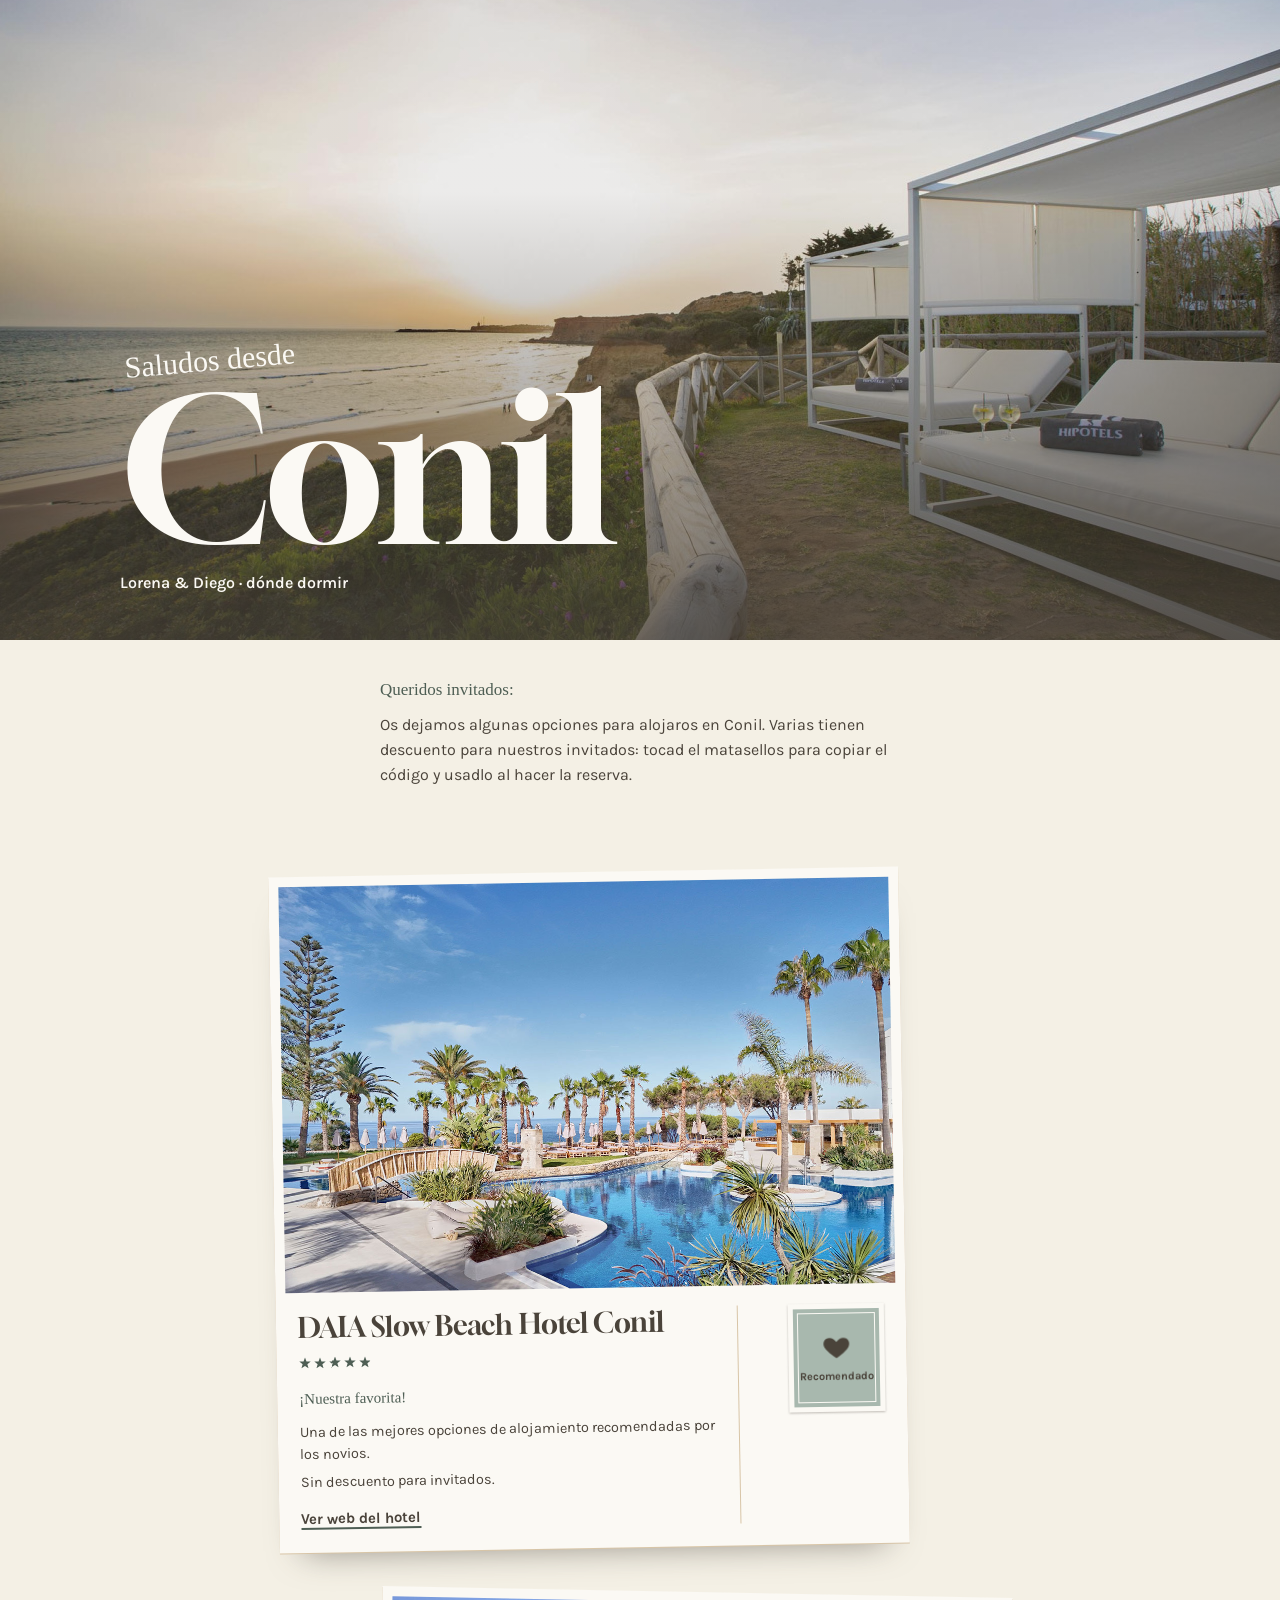
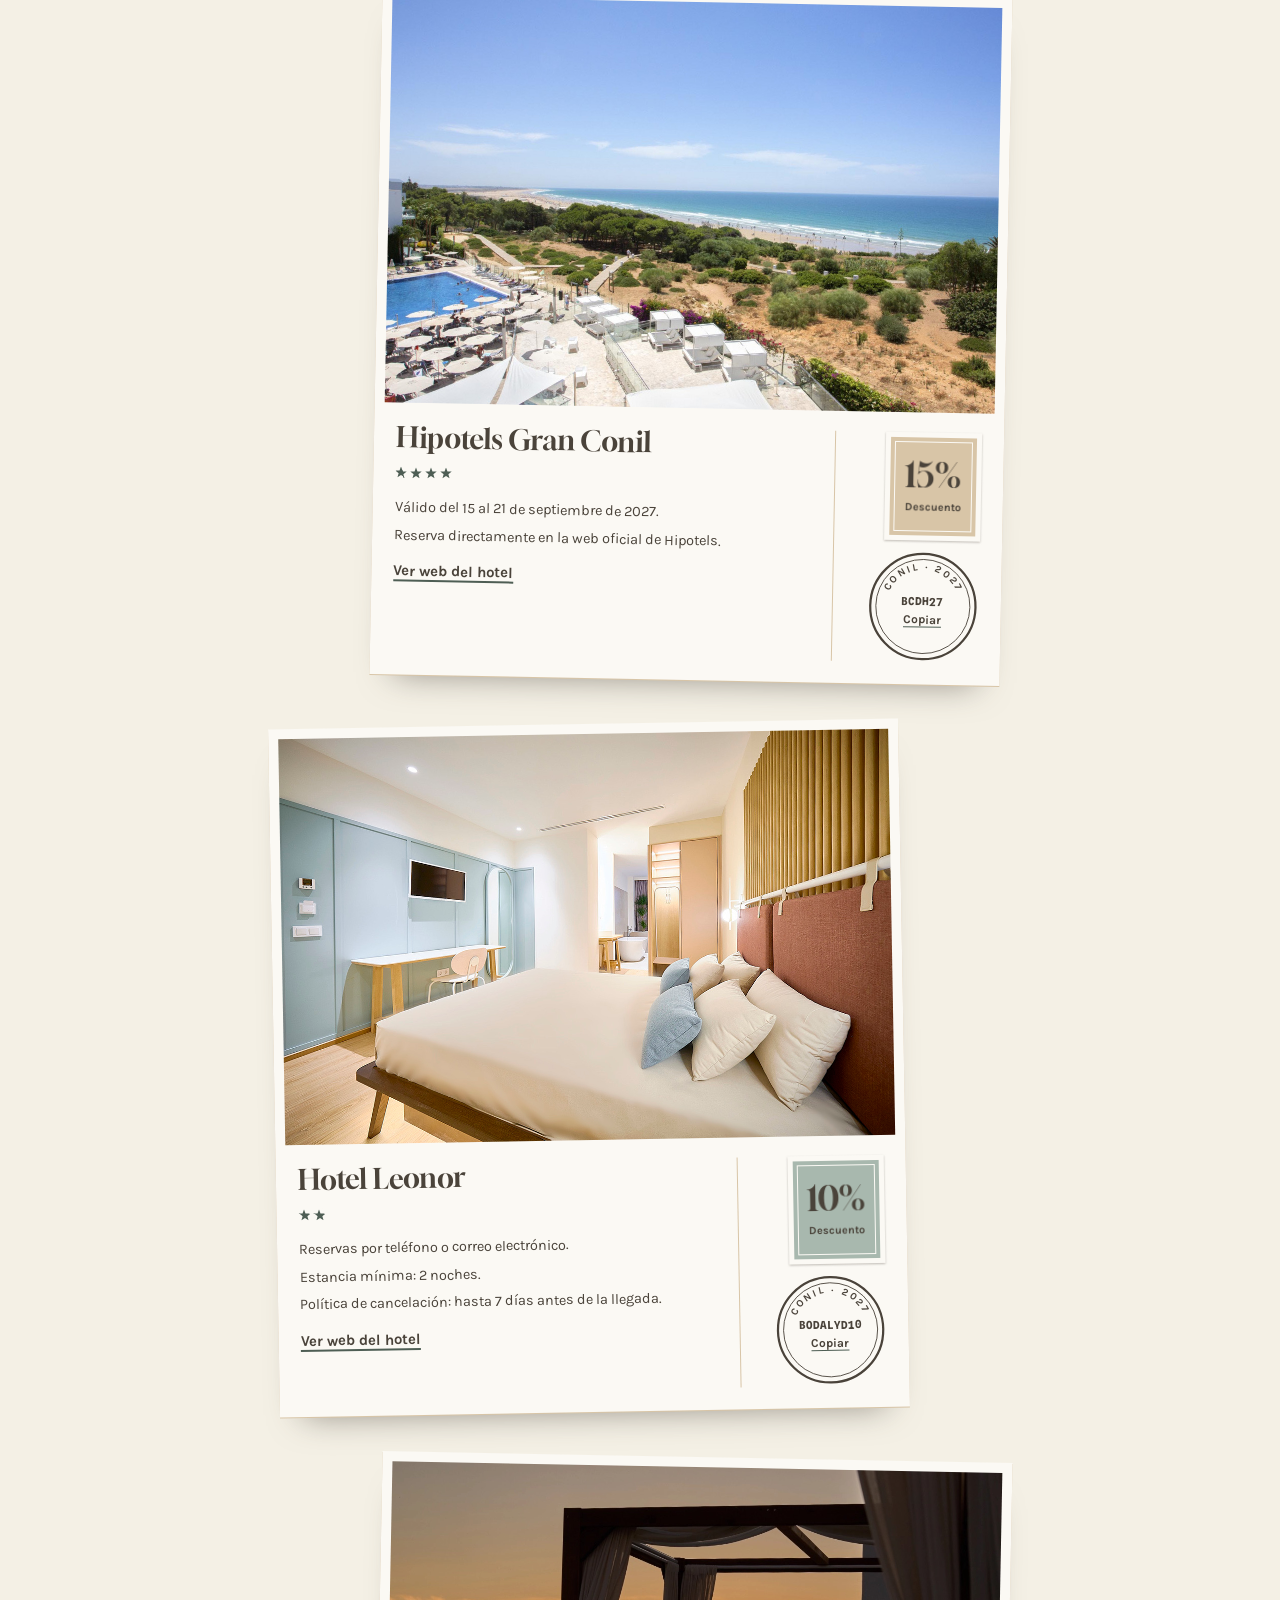
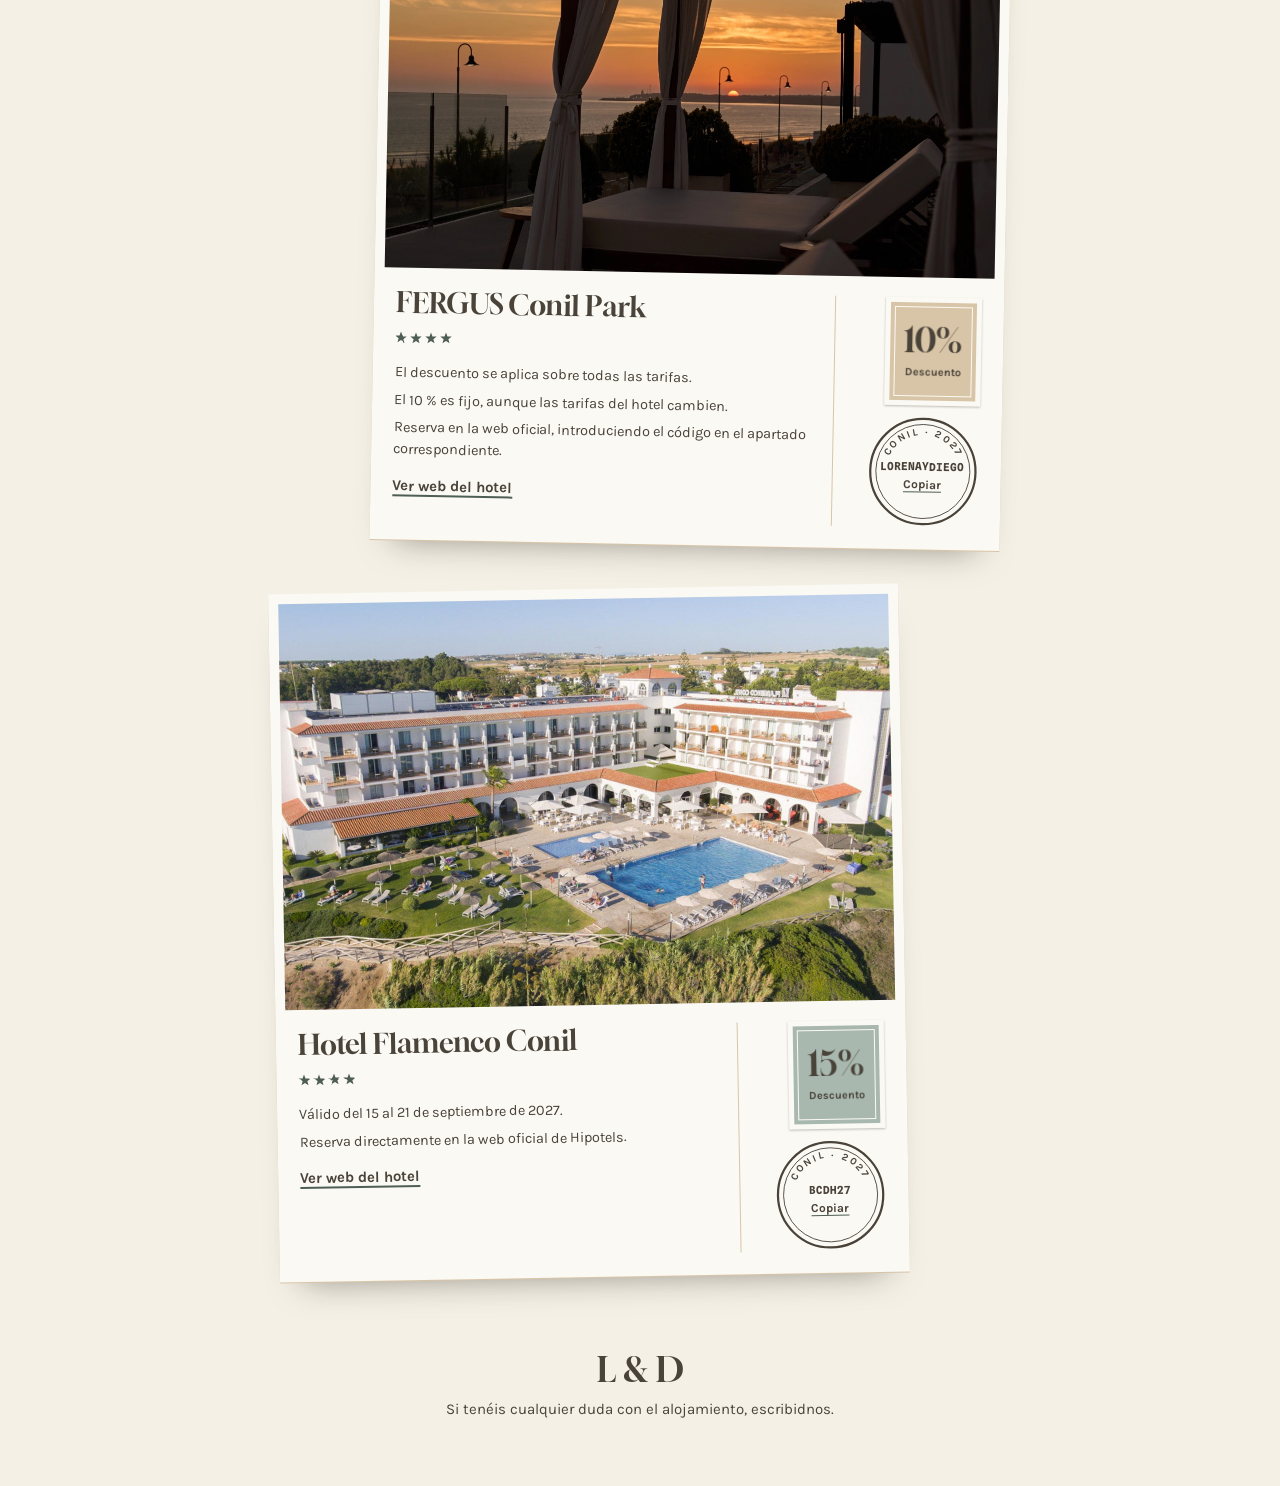
==== variante1/index.html @ b4ae8aee "feat(web): añadir tres propuestas de diseño para la página de alojamiento Tres páginas completas y t" ====
<!DOCTYPE html>
<html lang="es">
<head>
<meta charset="utf-8">
<meta name="viewport" content="width=device-width, initial-scale=1">
<title>Alojamiento — Boda de Lorena y Diego</title>
<meta name="description" content="Dónde alojarse en Conil para la boda de Lorena y Diego: hoteles recomendados y códigos de descuento para invitados.">
<!-- Propuesta de diseño temporal (variante 1 · Postales): no indexar -->
<meta name="robots" content="noindex">
<meta name="theme-color" content="#F4F0E5">
<link rel="preconnect" href="https://fonts.googleapis.com">
<link rel="preconnect" href="https://fonts.gstatic.com" crossorigin>
<link href="https://fonts.googleapis.com/css2?family=Gloock&family=Homemade+Apple&family=Karla:wght@400;500;600;700&family=Spline+Sans+Mono:wght@700&display=swap" rel="stylesheet">
<style>
/* Paleta de la boda (facilitada por los novios) y derivados con contraste suficiente */
:root {
  color-scheme: light;
  --salvia: #A8B8AE;
  --arena: #D8C5A7;
  --crema: #F4F0E5;
  --topo: #61594E;
  --topo-oscuro: #4A433A;
  --salvia-oscuro: #4E5E54;
  --papel: #FBF9F4;
  --sans: 'Karla', system-ui, -apple-system, sans-serif;
  --ease-out: cubic-bezier(.16, 1, .3, 1);
}
*, *::before, *::after { box-sizing: border-box; }
html { -webkit-text-size-adjust: 100%; }
body {
  margin: 0; background: var(--crema); color: var(--topo-oscuro);
  font-family: var(--sans); font-size: 16px; line-height: 1.55;
  font-variant-numeric: lining-nums; -webkit-font-smoothing: antialiased;
}
::selection { background: var(--arena); color: var(--topo-oscuro); }
img { display: block; max-width: 100%; }
a { color: var(--topo-oscuro); text-decoration-color: var(--salvia-oscuro); text-decoration-thickness: 1.5px; text-underline-offset: 4px; }
button { font: inherit; cursor: pointer; }
:focus-visible { outline: 2px solid var(--salvia-oscuro); outline-offset: 3px; }
.sr { position: absolute; width: 1px; height: 1px; overflow: hidden; clip-path: inset(50%); white-space: nowrap; }

/* Estrellas dibujadas (una forma propia repetida), no el carácter de teclado */
.stars {
  display: inline-block; height: 12px; width: calc(var(--n, 5) * 15px - 3px); color: var(--salvia-oscuro); background: currentColor;
  -webkit-mask: url("data:image/svg+xml,%3Csvg xmlns='http://www.w3.org/2000/svg' viewBox='0 0 15 12'%3E%3Cpath d='M6 .4L7.47 4.38 11.71 4.55 8.38 7.17 9.53 11.25 6 8.9 2.47 11.25 3.62 7.17.29 4.55 4.53 4.38Z'/%3E%3C/svg%3E") 0 0 / 15px 12px repeat-x;
          mask: url("data:image/svg+xml,%3Csvg xmlns='http://www.w3.org/2000/svg' viewBox='0 0 15 12'%3E%3Cpath d='M6 .4L7.47 4.38 11.71 4.55 8.38 7.17 9.53 11.25 6 8.9 2.47 11.25 3.62 7.17.29 4.55 4.53 4.38Z'/%3E%3C/svg%3E") 0 0 / 15px 12px repeat-x;
}

/* ---------- Portada: el anverso de la postal ---------- */
/* Fondo oscuro por si la foto no carga: el texto claro sigue leyéndose */
.hero { position: relative; height: min(78svh, 640px); min-height: 440px; background: var(--topo-oscuro); color: var(--papel); overflow: hidden; }
.hero img { width: 100%; height: 100%; object-fit: cover; object-position: 30% 50%; }
.hero::after { content: ""; position: absolute; inset: 0; background: linear-gradient(180deg, rgba(74,67,58,.1) 30%, rgba(74,67,58,.78)); }
.hero__text { position: absolute; z-index: 1; left: 0; right: 0; bottom: 0; max-width: 1080px; margin: 0 auto; padding: 0 20px 28px; }
.hero h1 { margin: 0; font-weight: 400; }
.hero__script { display: block; font: 400 clamp(18px, 4.6vw, 30px)/1 'Homemade Apple', cursive; transform: rotate(-5deg); transform-origin: left bottom; margin: 0 0 -2px 6px; }
.hero__place { display: block; font: 400 clamp(80px, 24vw, 200px)/.88 'Gloock', Georgia, serif; letter-spacing: -.015em; }
.hero__sub { margin: 14px 0 0; font-size: 16px; font-weight: 600; }

/* ---------- Carta de bienvenida ---------- */
.letter { max-width: 560px; margin: 0 auto; padding: 36px 20px 8px; font-size: 16px; }
.letter__hello { display: block; font: 400 17px/1.6 'Homemade Apple', cursive; color: var(--salvia-oscuro); margin-bottom: 10px; }
.letter p { margin: 0; }

/* ---------- Postales ---------- */
.postales { list-style: none; margin: 0 auto; padding: 16px 14px 24px; max-width: 760px; }
.postal {
  margin-top: 30px; background: var(--papel);
  box-shadow: 0 1px 0 var(--arena), 0 22px 34px -24px rgba(74,67,58,.6);
  transform: rotate(-1deg);
}
.postal:nth-child(even) { transform: rotate(1.1deg); }
.postal__photo { padding: 10px 10px 0; }
.postal__photo img { width: 100%; aspect-ratio: 3 / 2; object-fit: cover; }
.postal__back { display: grid; grid-template-columns: 1fr 1px 112px; gap: 12px; padding: 16px 14px 18px; }
.postal__rule { background: var(--arena); }
.postal__name { font: 400 24px/1.1 'Gloock', Georgia, serif; margin: 0 0 8px; }
.postal__hand { font: 400 15px/1.7 'Homemade Apple', cursive; margin: 10px 0 0; color: var(--salvia-oscuro); }
.postal__facts { list-style: none; margin: 10px 0 0; padding: 0; font-size: 14.5px; line-height: 1.5; }
.postal__facts li + li { margin-top: 6px; }
.postal__link { display: inline-block; margin-top: 14px; font-size: 15px; font-weight: 700; }
.postal__side { display: grid; align-content: start; justify-items: end; gap: 10px; }

.stamp {
  width: 96px; height: 108px; padding: 5px;
  background: radial-gradient(circle at center, transparent 3px, var(--papel) 3.4px) -4px -4px / 8px 8px, var(--papel);
  filter: drop-shadow(0 1px 1px rgba(74,67,58,.35));
}
.stamp__in {
  height: 100%; padding: 8px 4px; background: var(--arena); display: grid; place-content: center; justify-items: center; text-align: center;
  outline: 1px solid var(--papel); outline-offset: -5px; color: var(--topo-oscuro);
}
.stamp--salvia .stamp__in { background: var(--salvia); }
.stamp__num { font: 400 34px/1 'Gloock', Georgia, serif; }
.stamp__heart { width: 30px; height: 30px; fill: currentColor; }
.stamp__txt { font-size: 11px; font-weight: 700; margin-top: 6px; }

/* Matasellos: es el botón que copia el código */
.postmark { position: relative; display: grid; place-items: center; width: 112px; height: 112px; border: 0; background: none; padding: 0; color: var(--topo-oscuro); border-radius: 50%; }
.postmark svg { position: absolute; inset: 0; width: 100%; height: 100%; }
.postmark__code { position: relative; display: grid; justify-items: center; gap: 2px; margin-top: 10px; }
.postmark__code b { font: 700 11px 'Spline Sans Mono', ui-monospace, monospace; }
.postmark__code span { font-size: 12px; font-weight: 700; text-decoration: underline; text-decoration-color: var(--salvia-oscuro); text-underline-offset: 3px; }
.postmark:hover svg { color: var(--salvia-oscuro); }
.postmark.is-copied .postmark__code span { color: var(--salvia-oscuro); text-decoration: none; }

/* ---------- Pie ---------- */
.footer { text-align: center; padding: 48px 20px 64px; }
.footer__initials { font: 400 34px 'Gloock', Georgia, serif; }
.footer p { margin: 8px 0 0; font-size: 15px; }

.toast {
  position: fixed; left: 50%; bottom: calc(20px + env(safe-area-inset-bottom, 0px)); transform: translate(-50%, 16px);
  width: max-content; max-width: calc(100vw - 32px); text-align: center; background: var(--topo-oscuro); color: var(--crema);
  padding: 10px 18px; border-radius: 999px; font-size: 14px; font-weight: 600; opacity: 0; pointer-events: none;
  transition: opacity .25s var(--ease-out), transform .35s var(--ease-out);
}
.toast.is-visible { opacity: 1; transform: translate(-50%, 0); }

@media (min-width: 760px) {
  .hero__text { padding-bottom: 44px; }
  .postales { padding-top: 32px; }
  /* En pantalla grande las postales quedan como esparcidas sobre la mesa */
  .postal { width: 86%; margin-top: 44px; }
  .postal:nth-child(even) { margin-left: auto; }
  .postal__back { grid-template-columns: 1fr 1px 128px; padding: 20px 22px 22px; gap: 18px; }
  .postal__name { font-size: 28px; }
}
@media (prefers-reduced-motion: reduce) { .toast { transition: none; } }
</style>
</head>
<body>

<svg width="0" height="0" style="position:absolute" aria-hidden="true">
  <symbol id="i-heart" viewBox="0 0 24 24"><path d="M12 21s-7-4.35-9.5-8.5C.5 9 2.5 5 6.5 5c2.2 0 3.6 1.2 5.5 3.2C13.9 6.2 15.3 5 17.5 5c4 0 6 4 4 7.5C19 16.65 12 21 12 21z"/></symbol>
  <symbol id="i-postmark" viewBox="0 0 100 100">
    <circle cx="50" cy="50" r="47" fill="none" stroke="currentColor" stroke-width="2"/>
    <circle cx="50" cy="50" r="42" fill="none" stroke="currentColor" stroke-width=".8"/>
    <path id="postmark-arc" d="M 17 50 A 33 33 0 0 1 83 50" fill="none"/>
    <text font-family="Karla, sans-serif" font-size="9" font-weight="700" letter-spacing="2" fill="currentColor"><textPath href="#postmark-arc" startOffset="50%" text-anchor="middle">CONIL · 2027</textPath></text>
  </symbol>
</svg>

<header class="hero">
  <img src="/images/hoteles/costa-conil.jpg" alt="Atardecer sobre la playa de Conil desde el acantilado">
  <div class="hero__text">
    <h1><span class="hero__script">Saludos desde</span><span class="hero__place">Conil</span></h1>
    <p class="hero__sub">Lorena &amp; Diego · dónde dormir</p>
  </div>
</header>

<main>
  <div class="letter">
    <p><span class="letter__hello">Queridos invitados:</span>Os dejamos algunas opciones para alojaros en Conil. Varias tienen descuento para nuestros invitados: tocad el matasellos para copiar el código y usadlo al hacer la reserva.</p>
  </div>

  <ol class="postales">

    <li class="postal">
      <div class="postal__photo"><img src="/images/hoteles/daia.jpg" alt="Piscina y palmeras del DAIA Slow Beach Hotel Conil" loading="lazy"></div>
      <div class="postal__back">
        <div>
          <h2 class="postal__name">DAIA Slow Beach Hotel Conil</h2>
          <span class="stars" style="--n:5" role="img" aria-label="5 estrellas"></span>
          <p class="postal__hand">¡Nuestra favorita!</p>
          <ul class="postal__facts">
            <li>Una de las mejores opciones de alojamiento recomendadas por los novios.</li>
            <li>Sin descuento para invitados.</li>
          </ul>
          <a class="postal__link" href="https://www.daiahotels.com/daia-conil/" target="_blank" rel="noopener">Ver web del hotel</a>
        </div>
        <div class="postal__rule"></div>
        <div class="postal__side">
          <div class="stamp stamp--salvia"><div class="stamp__in"><svg class="stamp__heart" aria-hidden="true"><use href="#i-heart"/></svg><span class="stamp__txt">Recomendado</span></div></div>
        </div>
      </div>
    </li>

    <li class="postal">
      <div class="postal__photo"><img src="/images/hoteles/gran-conil.jpg" alt="Hipotels Gran Conil junto a la playa" loading="lazy"></div>
      <div class="postal__back">
        <div>
          <h2 class="postal__name">Hipotels Gran Conil</h2>
          <span class="stars" style="--n:4" role="img" aria-label="4 estrellas"></span>
          <ul class="postal__facts">
            <li>Válido del 15 al 21 de septiembre de 2027.</li>
            <li>Reserva directamente en la web oficial de Hipotels.</li>
          </ul>
          <a class="postal__link" href="https://www.hipotels.com/hoteles/granconil/" target="_blank" rel="noopener">Ver web del hotel</a>
        </div>
        <div class="postal__rule"></div>
        <div class="postal__side">
          <div class="stamp"><div class="stamp__in"><span class="stamp__num">15%</span><span class="stamp__txt">Descuento</span></div></div>
          <button type="button" class="postmark js-copy" data-code="BCDH27" aria-label="Copiar código BCDH27">
            <svg aria-hidden="true"><use href="#i-postmark"/></svg>
            <span class="postmark__code"><b>BCDH27</b><span class="js-copy-label">Copiar</span></span>
          </button>
        </div>
      </div>
    </li>

    <li class="postal">
      <div class="postal__photo"><img src="/images/hoteles/leonor.jpg" alt="Habitación doble del Hotel Leonor" loading="lazy"></div>
      <div class="postal__back">
        <div>
          <h2 class="postal__name">Hotel Leonor</h2>
          <span class="stars" style="--n:2" role="img" aria-label="2 estrellas"></span>
          <ul class="postal__facts">
            <li>Reservas por teléfono o correo electrónico.</li>
            <li>Estancia mínima: 2 noches.</li>
            <li>Política de cancelación: hasta 7 días antes de la llegada.</li>
          </ul>
          <a class="postal__link" href="https://leonorhotelconil.es/" target="_blank" rel="noopener">Ver web del hotel</a>
        </div>
        <div class="postal__rule"></div>
        <div class="postal__side">
          <div class="stamp stamp--salvia"><div class="stamp__in"><span class="stamp__num">10%</span><span class="stamp__txt">Descuento</span></div></div>
          <button type="button" class="postmark js-copy" data-code="BODALYD10" aria-label="Copiar código BODALYD10">
            <svg aria-hidden="true"><use href="#i-postmark"/></svg>
            <span class="postmark__code"><b>BODALYD10</b><span class="js-copy-label">Copiar</span></span>
          </button>
        </div>
      </div>
    </li>

    <li class="postal">
      <div class="postal__photo"><img src="/images/hoteles/fergus.jpg" alt="Cama balinesa al atardecer en el FERGUS Conil Park" loading="lazy"></div>
      <div class="postal__back">
        <div>
          <h2 class="postal__name">FERGUS Conil Park</h2>
          <span class="stars" style="--n:4" role="img" aria-label="4 estrellas"></span>
          <ul class="postal__facts">
            <li>El descuento se aplica sobre todas las tarifas.</li>
            <li>El 10 % es fijo, aunque las tarifas del hotel cambien.</li>
            <li>Reserva en la web oficial, introduciendo el código en el apartado correspondiente.</li>
          </ul>
          <a class="postal__link" href="https://www.fergushotels.com/fergus-conil-park" target="_blank" rel="noopener">Ver web del hotel</a>
        </div>
        <div class="postal__rule"></div>
        <div class="postal__side">
          <div class="stamp"><div class="stamp__in"><span class="stamp__num">10%</span><span class="stamp__txt">Descuento</span></div></div>
          <button type="button" class="postmark js-copy" data-code="LORENAYDIEGO" aria-label="Copiar código LORENAYDIEGO">
            <svg aria-hidden="true"><use href="#i-postmark"/></svg>
            <span class="postmark__code"><b>LORENAYDIEGO</b><span class="js-copy-label">Copiar</span></span>
          </button>
        </div>
      </div>
    </li>

    <li class="postal">
      <div class="postal__photo"><img src="/images/hoteles/flamenco.jpg" alt="Vista aérea del Hotel Flamenco Conil" loading="lazy"></div>
      <div class="postal__back">
        <div>
          <h2 class="postal__name">Hotel Flamenco Conil</h2>
          <span class="stars" style="--n:4" role="img" aria-label="4 estrellas"></span>
          <ul class="postal__facts">
            <li>Válido del 15 al 21 de septiembre de 2027.</li>
            <li>Reserva directamente en la web oficial de Hipotels.</li>
          </ul>
          <a class="postal__link" href="https://www.hipotels.com/" target="_blank" rel="noopener">Ver web del hotel</a>
        </div>
        <div class="postal__rule"></div>
        <div class="postal__side">
          <div class="stamp stamp--salvia"><div class="stamp__in"><span class="stamp__num">15%</span><span class="stamp__txt">Descuento</span></div></div>
          <button type="button" class="postmark js-copy" data-code="BCDH27" aria-label="Copiar código BCDH27">
            <svg aria-hidden="true"><use href="#i-postmark"/></svg>
            <span class="postmark__code"><b>BCDH27</b><span class="js-copy-label">Copiar</span></span>
          </button>
        </div>
      </div>
    </li>

  </ol>
</main>

<footer class="footer">
  <div class="footer__initials">L &amp; D</div>
  <p>Si tenéis cualquier duda con el alojamiento, escribidnos.</p>
</footer>

<div id="toast" class="toast" role="status" aria-live="polite"></div>

<script>
// Copiado de códigos promocionales (mismo comportamiento que la página principal).
const toast = document.getElementById('toast');
let toastTimer = null;

function showToast(text) {
  toast.textContent = text;
  toast.classList.add('is-visible');
  clearTimeout(toastTimer);
  toastTimer = setTimeout(() => toast.classList.remove('is-visible'), 2200);
}

// Alternativa para navegadores sin acceso al portapapeles moderno.
function copyWithSelection(text) {
  const area = document.createElement('textarea');
  area.value = text;
  area.setAttribute('readonly', '');
  area.style.position = 'fixed';
  area.style.opacity = '0';
  document.body.appendChild(area);
  area.select();
  let ok = false;
  try { ok = document.execCommand('copy'); } catch (err) { ok = false; }
  document.body.removeChild(area);
  return ok;
}

async function copyText(text) {
  if (navigator.clipboard && window.isSecureContext) {
    try { await navigator.clipboard.writeText(text); return true; } catch (err) { /* probamos la alternativa */ }
  }
  return copyWithSelection(text);
}

document.querySelectorAll('.js-copy').forEach((button) => {
  button.addEventListener('click', async () => {
    const code = button.dataset.code;
    const label = button.querySelector('.js-copy-label');
    if (await copyText(code)) {
      button.classList.add('is-copied');
      if (label) label.textContent = 'Copiado';
      showToast(`Código ${code} copiado`);
      setTimeout(() => {
        button.classList.remove('is-copied');
        if (label) label.textContent = 'Copiar';
      }, 2200);
    } else {
      showToast('No se pudo copiar: mantén pulsado el código para copiarlo');
    }
  });
});
</script>
</body>
</html>
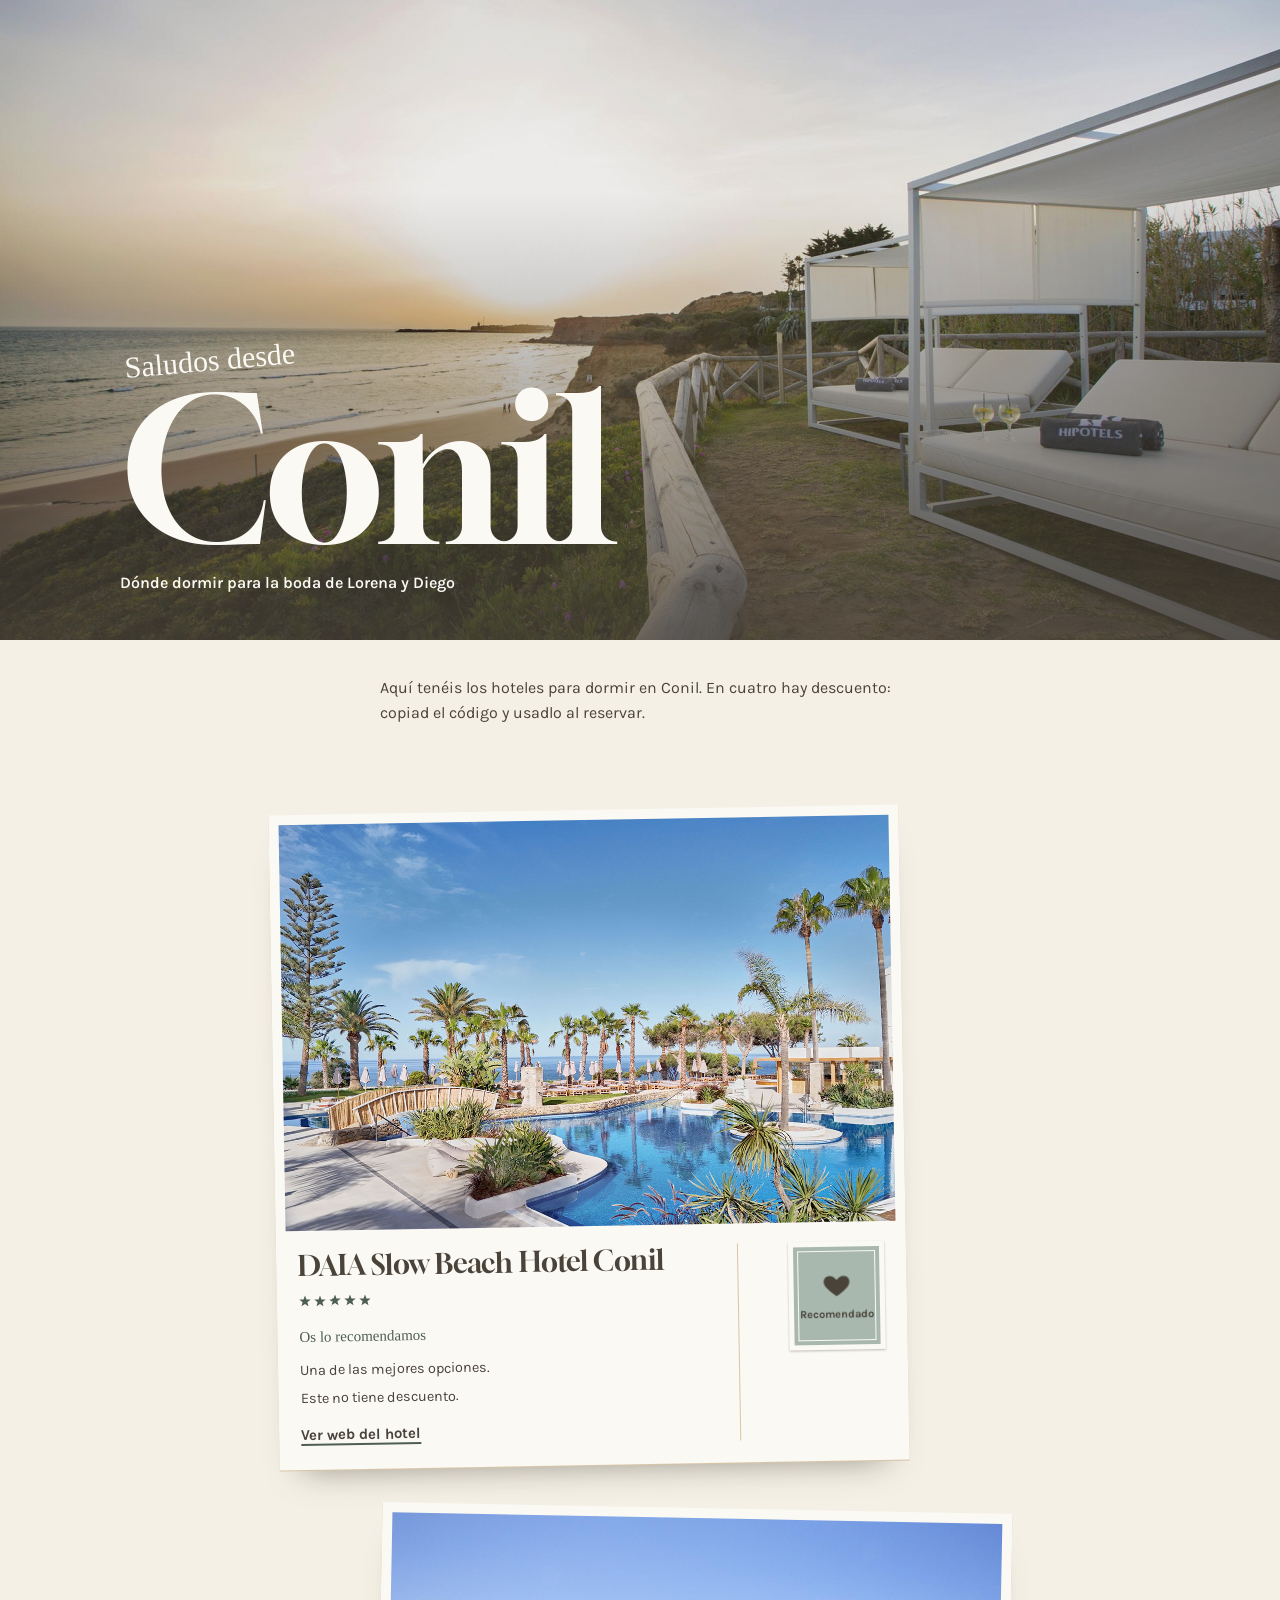
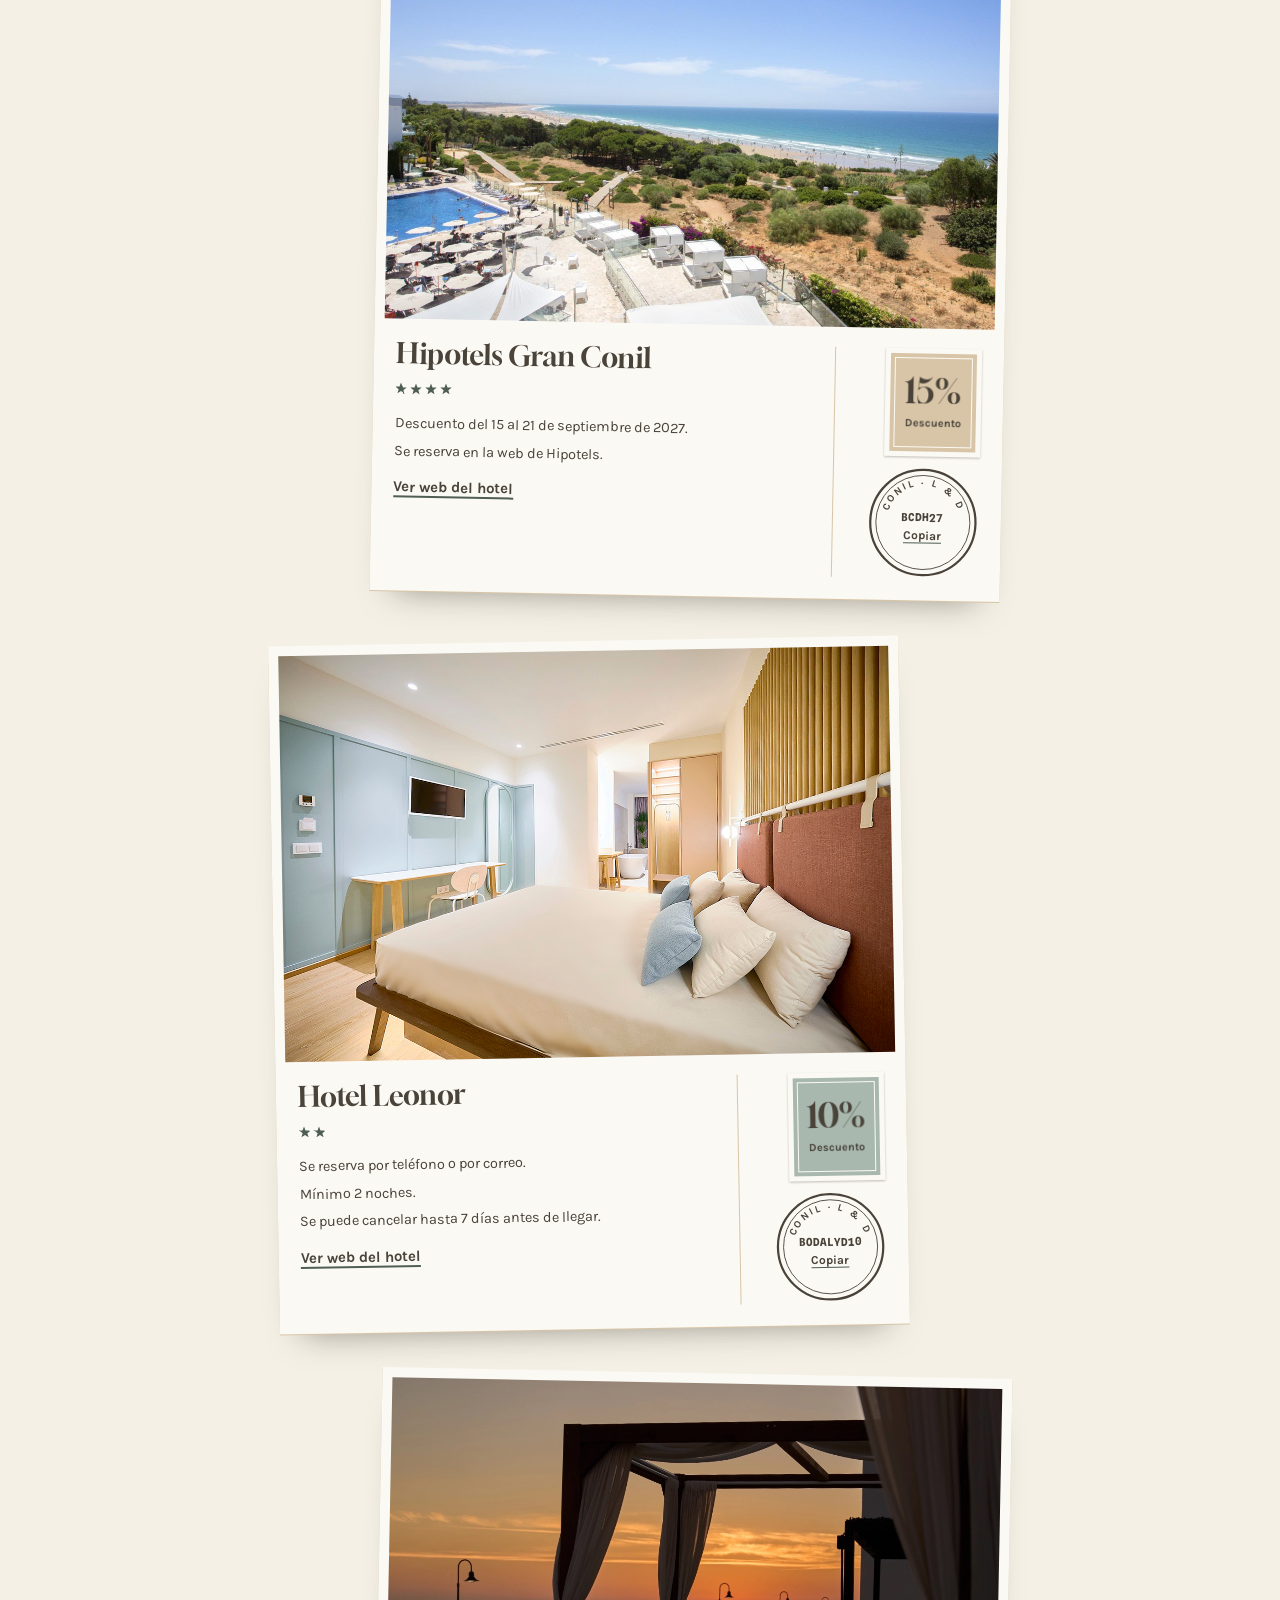
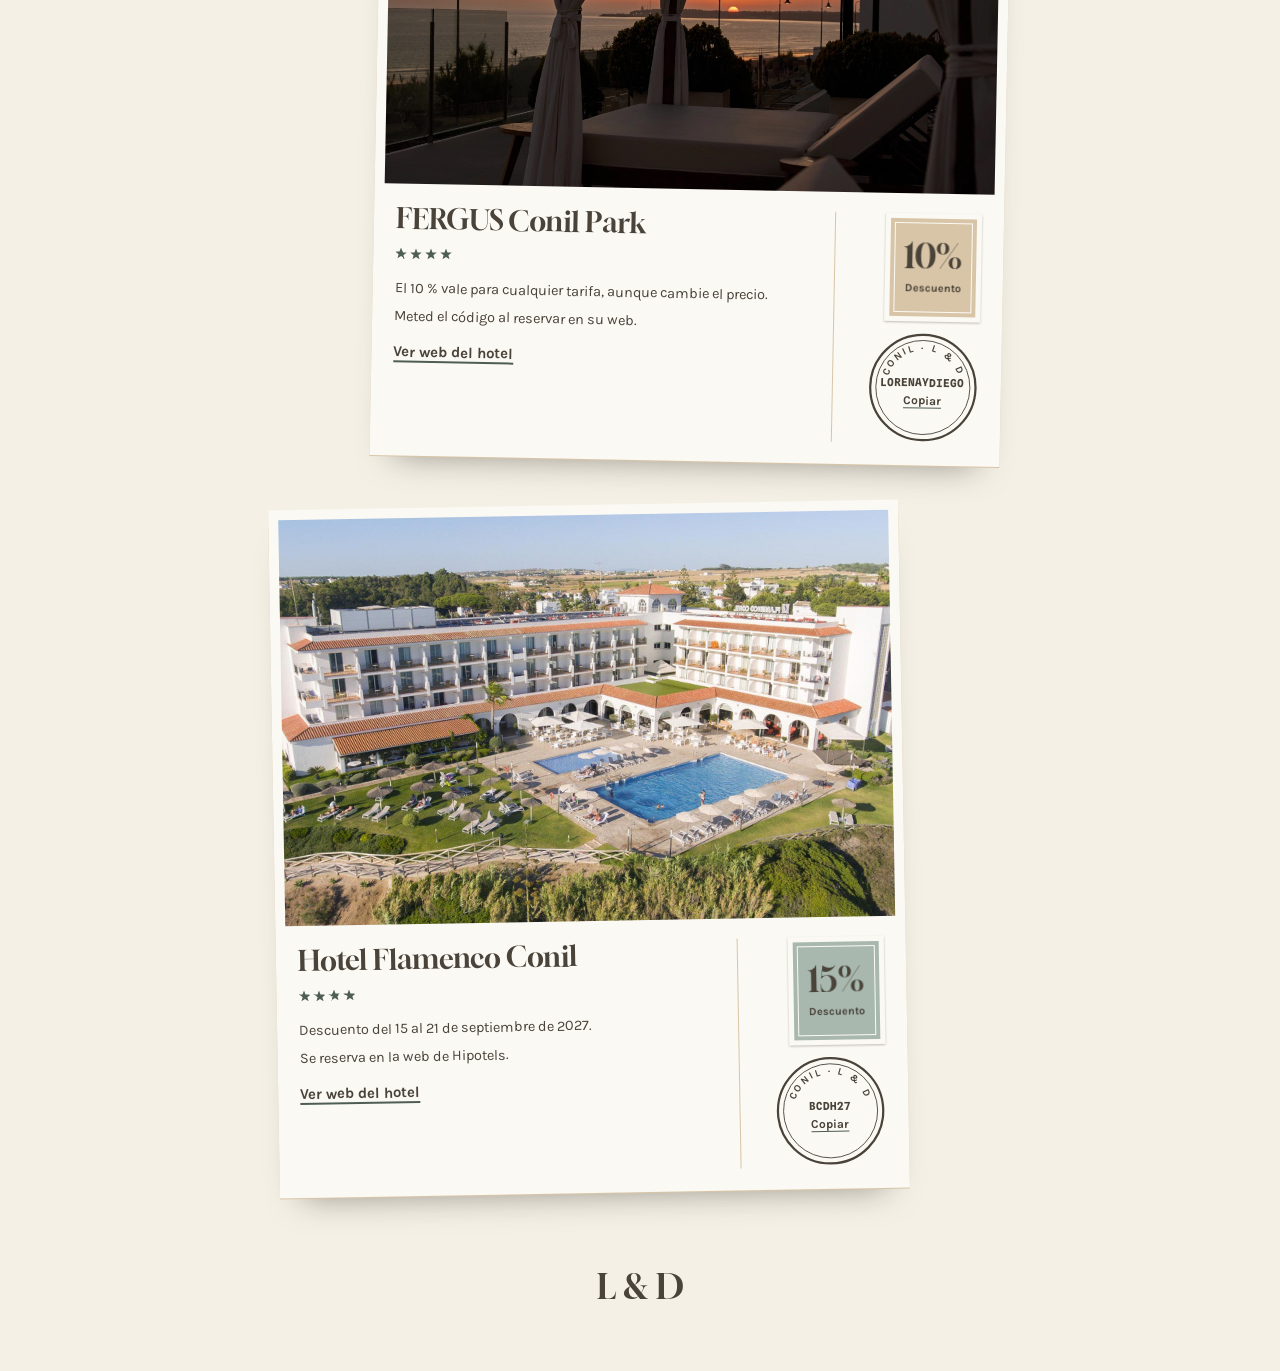
==== commit b8d5de0e: "fix(web): reescribir los textos de las tres propuestas en tono cercano Quita lo que no venía en la l" ====
--- a/variante1/index.html
+++ b/variante1/index.html
@@ -59,7 +59,6 @@
 
 /* ---------- Carta de bienvenida ---------- */
 .letter { max-width: 560px; margin: 0 auto; padding: 36px 20px 8px; font-size: 16px; }
-.letter__hello { display: block; font: 400 17px/1.6 'Homemade Apple', cursive; color: var(--salvia-oscuro); margin-bottom: 10px; }
 .letter p { margin: 0; }
 
 /* ---------- Postales ---------- */
@@ -137,7 +136,7 @@
     <circle cx="50" cy="50" r="47" fill="none" stroke="currentColor" stroke-width="2"/>
     <circle cx="50" cy="50" r="42" fill="none" stroke="currentColor" stroke-width=".8"/>
     <path id="postmark-arc" d="M 17 50 A 33 33 0 0 1 83 50" fill="none"/>
-    <text font-family="Karla, sans-serif" font-size="9" font-weight="700" letter-spacing="2" fill="currentColor"><textPath href="#postmark-arc" startOffset="50%" text-anchor="middle">CONIL · 2027</textPath></text>
+    <text font-family="Karla, sans-serif" font-size="9" font-weight="700" letter-spacing="2" fill="currentColor"><textPath href="#postmark-arc" startOffset="50%" text-anchor="middle">CONIL · L &amp; D</textPath></text>
   </symbol>
 </svg>
 
@@ -145,13 +144,13 @@
   <img src="/images/hoteles/costa-conil.jpg" alt="Atardecer sobre la playa de Conil desde el acantilado">
   <div class="hero__text">
     <h1><span class="hero__script">Saludos desde</span><span class="hero__place">Conil</span></h1>
-    <p class="hero__sub">Lorena &amp; Diego · dónde dormir</p>
+    <p class="hero__sub">Dónde dormir para la boda de Lorena y Diego</p>
   </div>
 </header>
 
 <main>
   <div class="letter">
-    <p><span class="letter__hello">Queridos invitados:</span>Os dejamos algunas opciones para alojaros en Conil. Varias tienen descuento para nuestros invitados: tocad el matasellos para copiar el código y usadlo al hacer la reserva.</p>
+    <p>Aquí tenéis los hoteles para dormir en Conil. En cuatro hay descuento: copiad el código y usadlo al reservar.</p>
   </div>
 
   <ol class="postales">
@@ -162,10 +161,10 @@
         <div>
           <h2 class="postal__name">DAIA Slow Beach Hotel Conil</h2>
           <span class="stars" style="--n:5" role="img" aria-label="5 estrellas"></span>
-          <p class="postal__hand">¡Nuestra favorita!</p>
-          <ul class="postal__facts">
-            <li>Una de las mejores opciones de alojamiento recomendadas por los novios.</li>
-            <li>Sin descuento para invitados.</li>
+          <p class="postal__hand">Os lo recomendamos</p>
+          <ul class="postal__facts">
+            <li>Una de las mejores opciones.</li>
+            <li>Este no tiene descuento.</li>
           </ul>
           <a class="postal__link" href="https://www.daiahotels.com/daia-conil/" target="_blank" rel="noopener">Ver web del hotel</a>
         </div>
@@ -183,8 +182,8 @@
           <h2 class="postal__name">Hipotels Gran Conil</h2>
           <span class="stars" style="--n:4" role="img" aria-label="4 estrellas"></span>
           <ul class="postal__facts">
-            <li>Válido del 15 al 21 de septiembre de 2027.</li>
-            <li>Reserva directamente en la web oficial de Hipotels.</li>
+            <li>Descuento del 15 al 21 de septiembre de 2027.</li>
+            <li>Se reserva en la web de Hipotels.</li>
           </ul>
           <a class="postal__link" href="https://www.hipotels.com/hoteles/granconil/" target="_blank" rel="noopener">Ver web del hotel</a>
         </div>
@@ -206,9 +205,9 @@
           <h2 class="postal__name">Hotel Leonor</h2>
           <span class="stars" style="--n:2" role="img" aria-label="2 estrellas"></span>
           <ul class="postal__facts">
-            <li>Reservas por teléfono o correo electrónico.</li>
-            <li>Estancia mínima: 2 noches.</li>
-            <li>Política de cancelación: hasta 7 días antes de la llegada.</li>
+            <li>Se reserva por teléfono o por correo.</li>
+            <li>Mínimo 2 noches.</li>
+            <li>Se puede cancelar hasta 7 días antes de llegar.</li>
           </ul>
           <a class="postal__link" href="https://leonorhotelconil.es/" target="_blank" rel="noopener">Ver web del hotel</a>
         </div>
@@ -230,9 +229,8 @@
           <h2 class="postal__name">FERGUS Conil Park</h2>
           <span class="stars" style="--n:4" role="img" aria-label="4 estrellas"></span>
           <ul class="postal__facts">
-            <li>El descuento se aplica sobre todas las tarifas.</li>
-            <li>El 10 % es fijo, aunque las tarifas del hotel cambien.</li>
-            <li>Reserva en la web oficial, introduciendo el código en el apartado correspondiente.</li>
+            <li>El 10 % vale para cualquier tarifa, aunque cambie el precio.</li>
+            <li>Meted el código al reservar en su web.</li>
           </ul>
           <a class="postal__link" href="https://www.fergushotels.com/fergus-conil-park" target="_blank" rel="noopener">Ver web del hotel</a>
         </div>
@@ -254,8 +252,8 @@
           <h2 class="postal__name">Hotel Flamenco Conil</h2>
           <span class="stars" style="--n:4" role="img" aria-label="4 estrellas"></span>
           <ul class="postal__facts">
-            <li>Válido del 15 al 21 de septiembre de 2027.</li>
-            <li>Reserva directamente en la web oficial de Hipotels.</li>
+            <li>Descuento del 15 al 21 de septiembre de 2027.</li>
+            <li>Se reserva en la web de Hipotels.</li>
           </ul>
           <a class="postal__link" href="https://www.hipotels.com/" target="_blank" rel="noopener">Ver web del hotel</a>
         </div>
@@ -275,7 +273,6 @@
 
 <footer class="footer">
   <div class="footer__initials">L &amp; D</div>
-  <p>Si tenéis cualquier duda con el alojamiento, escribidnos.</p>
 </footer>
 
 <div id="toast" class="toast" role="status" aria-live="polite"></div>
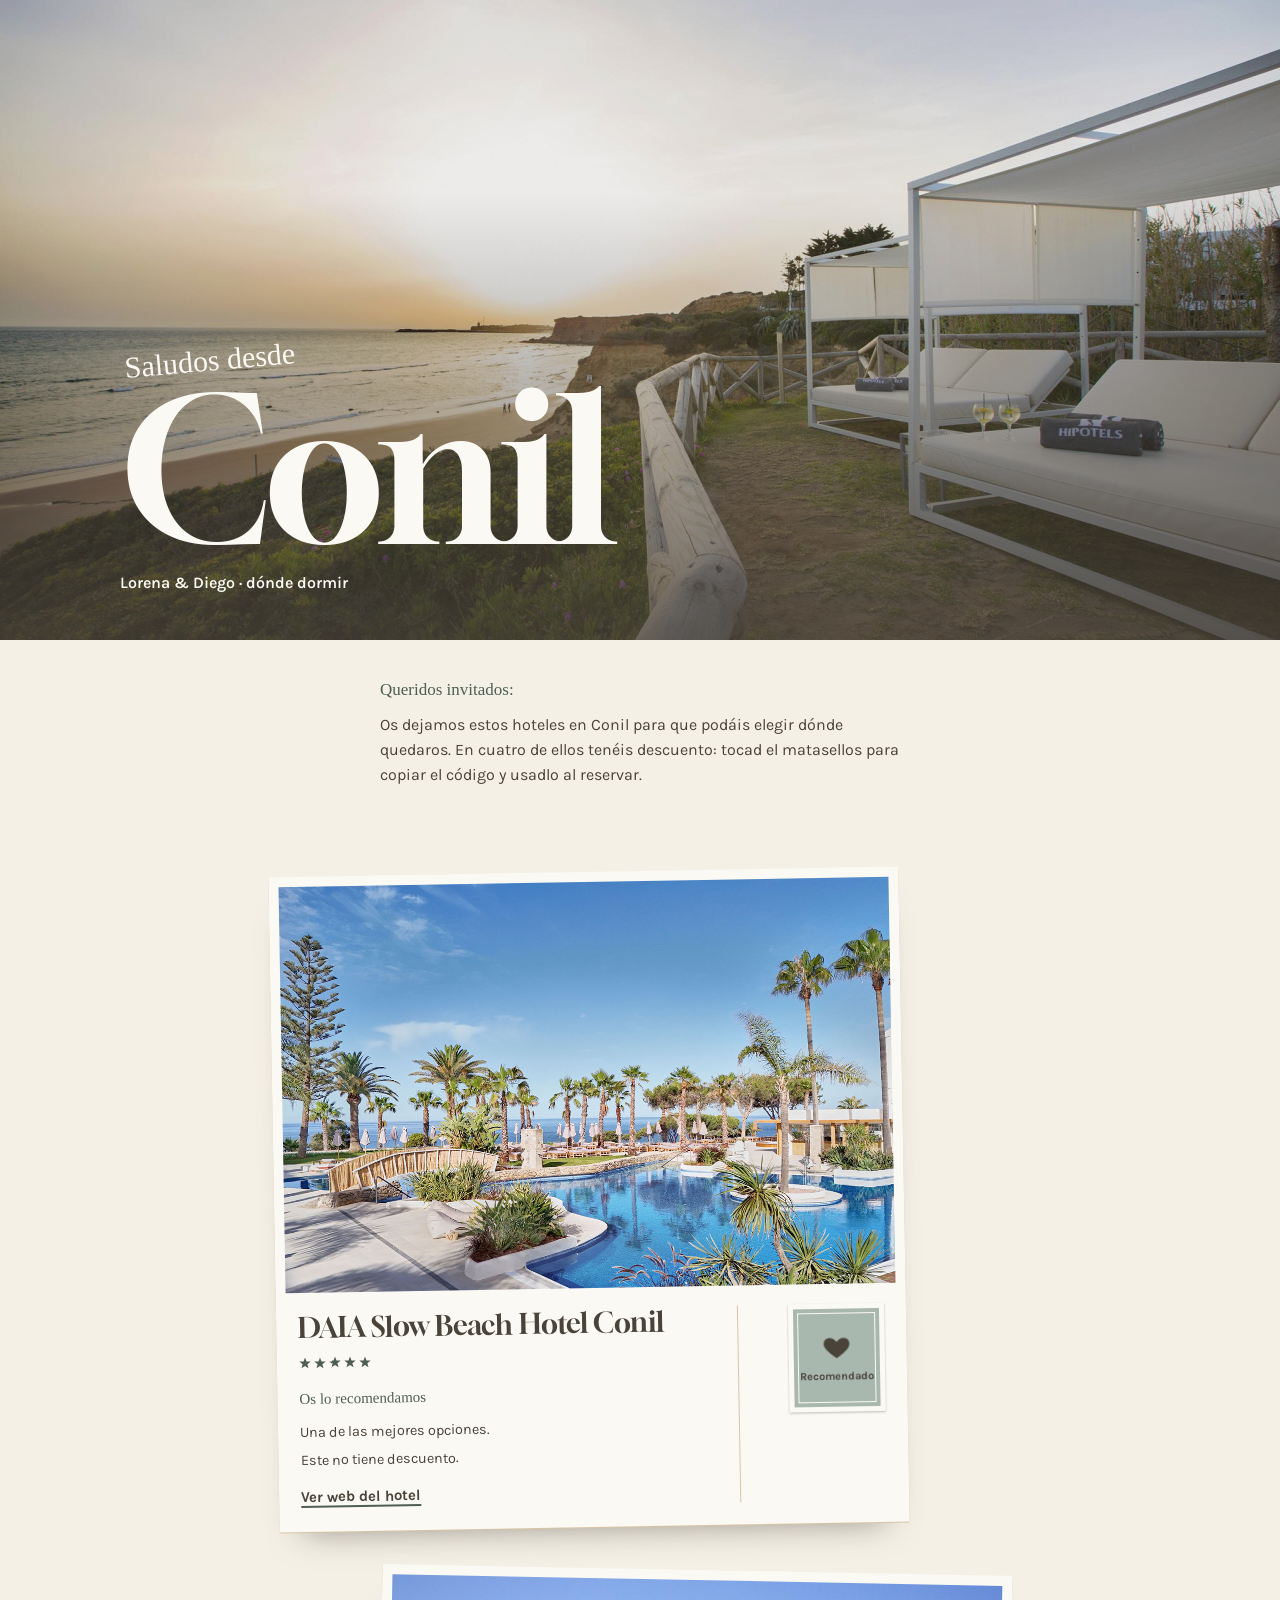
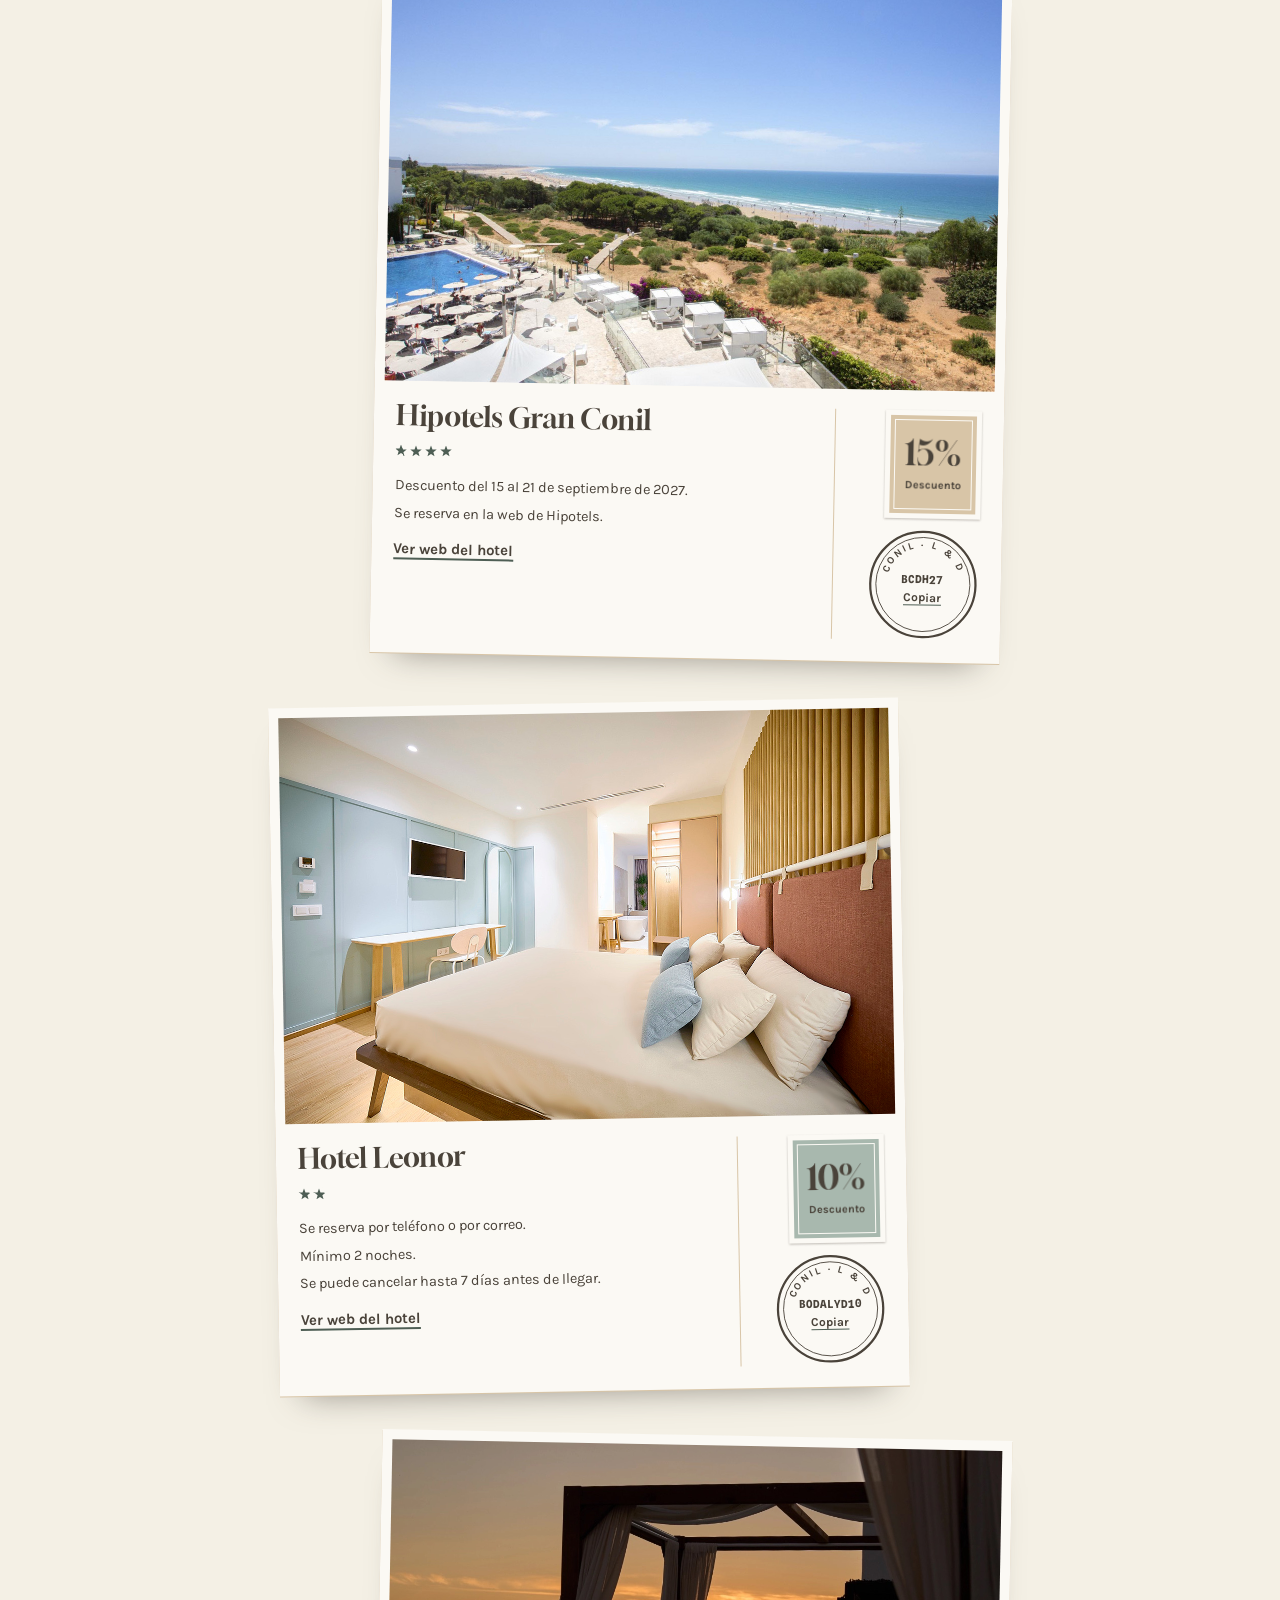
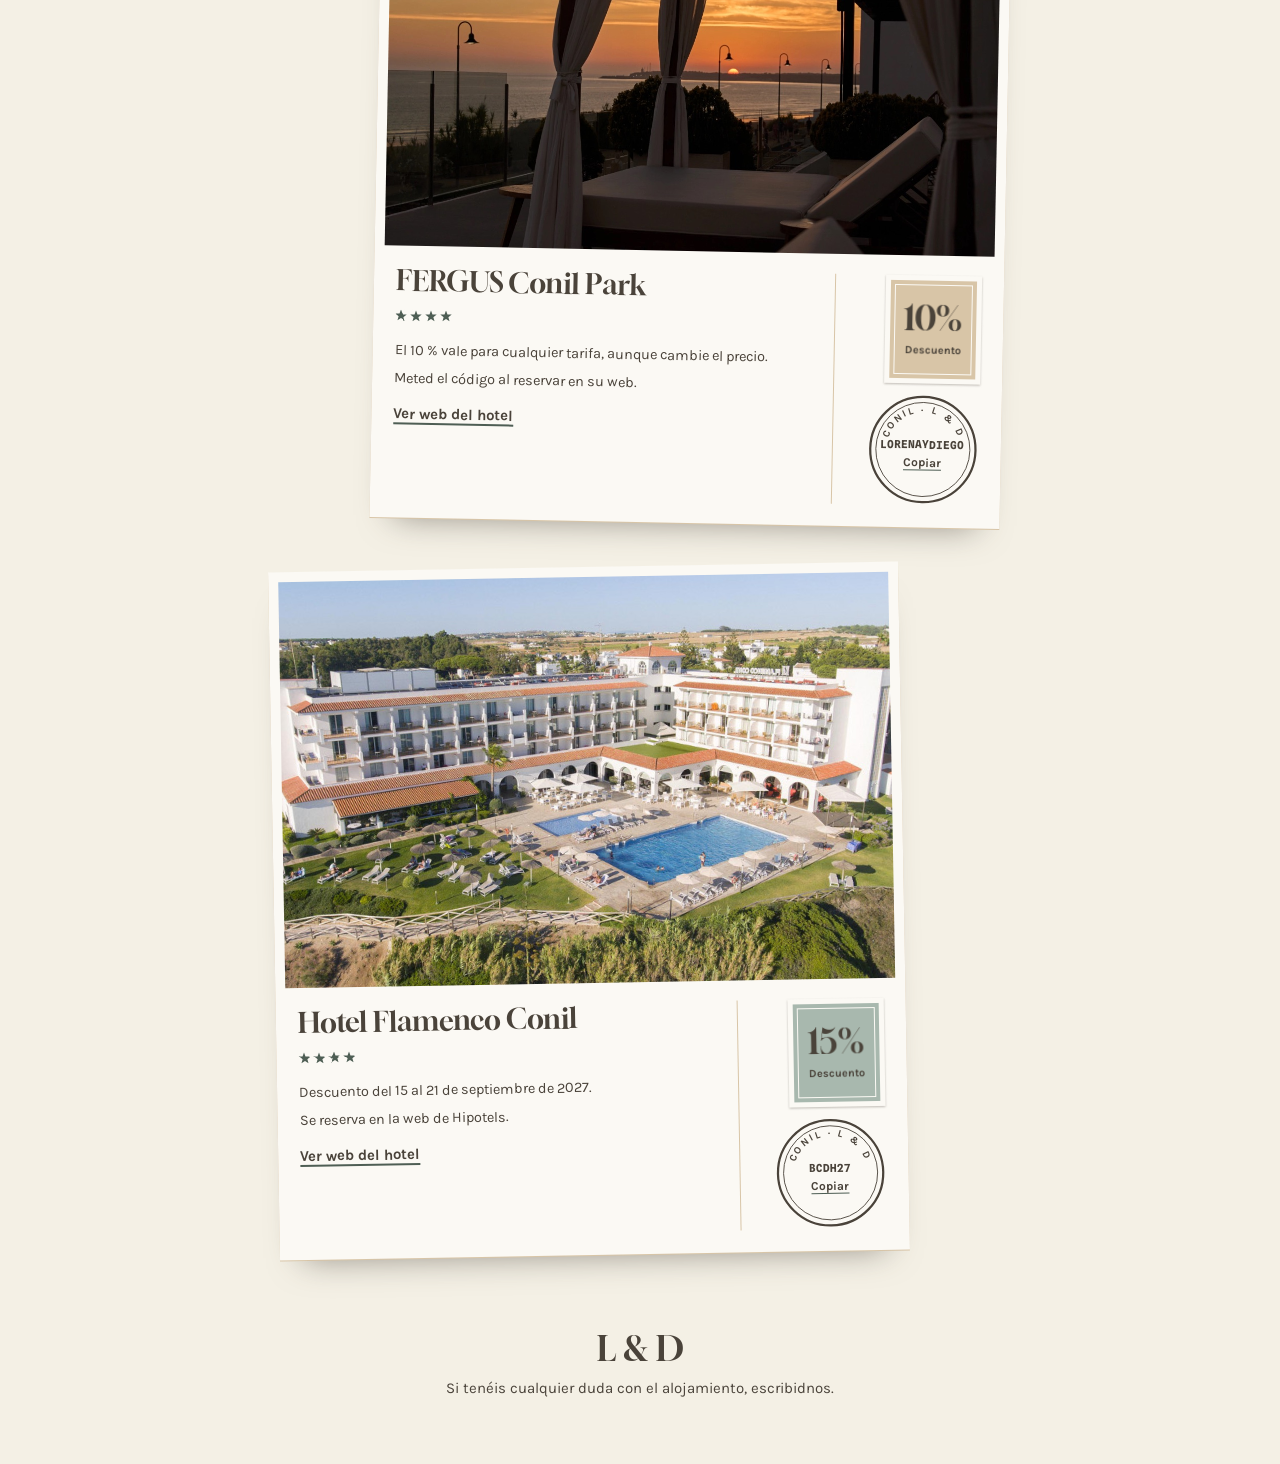
==== commit 89ff8119: "fix(web): recuperar los adornos de las propuestas y hablar en voz de los novios Vuelven «Queridos in" ====
--- a/variante1/index.html
+++ b/variante1/index.html
@@ -59,6 +59,7 @@
 
 /* ---------- Carta de bienvenida ---------- */
 .letter { max-width: 560px; margin: 0 auto; padding: 36px 20px 8px; font-size: 16px; }
+.letter__hello { display: block; font: 400 17px/1.6 'Homemade Apple', cursive; color: var(--salvia-oscuro); margin-bottom: 10px; }
 .letter p { margin: 0; }
 
 /* ---------- Postales ---------- */
@@ -144,13 +145,13 @@
   <img src="/images/hoteles/costa-conil.jpg" alt="Atardecer sobre la playa de Conil desde el acantilado">
   <div class="hero__text">
     <h1><span class="hero__script">Saludos desde</span><span class="hero__place">Conil</span></h1>
-    <p class="hero__sub">Dónde dormir para la boda de Lorena y Diego</p>
+    <p class="hero__sub">Lorena &amp; Diego · dónde dormir</p>
   </div>
 </header>
 
 <main>
   <div class="letter">
-    <p>Aquí tenéis los hoteles para dormir en Conil. En cuatro hay descuento: copiad el código y usadlo al reservar.</p>
+    <p><span class="letter__hello">Queridos invitados:</span>Os dejamos estos hoteles en Conil para que podáis elegir dónde quedaros. En cuatro de ellos tenéis descuento: tocad el matasellos para copiar el código y usadlo al reservar.</p>
   </div>
 
   <ol class="postales">
@@ -273,6 +274,7 @@
 
 <footer class="footer">
   <div class="footer__initials">L &amp; D</div>
+  <p>Si tenéis cualquier duda con el alojamiento, escribidnos.</p>
 </footer>
 
 <div id="toast" class="toast" role="status" aria-live="polite"></div>
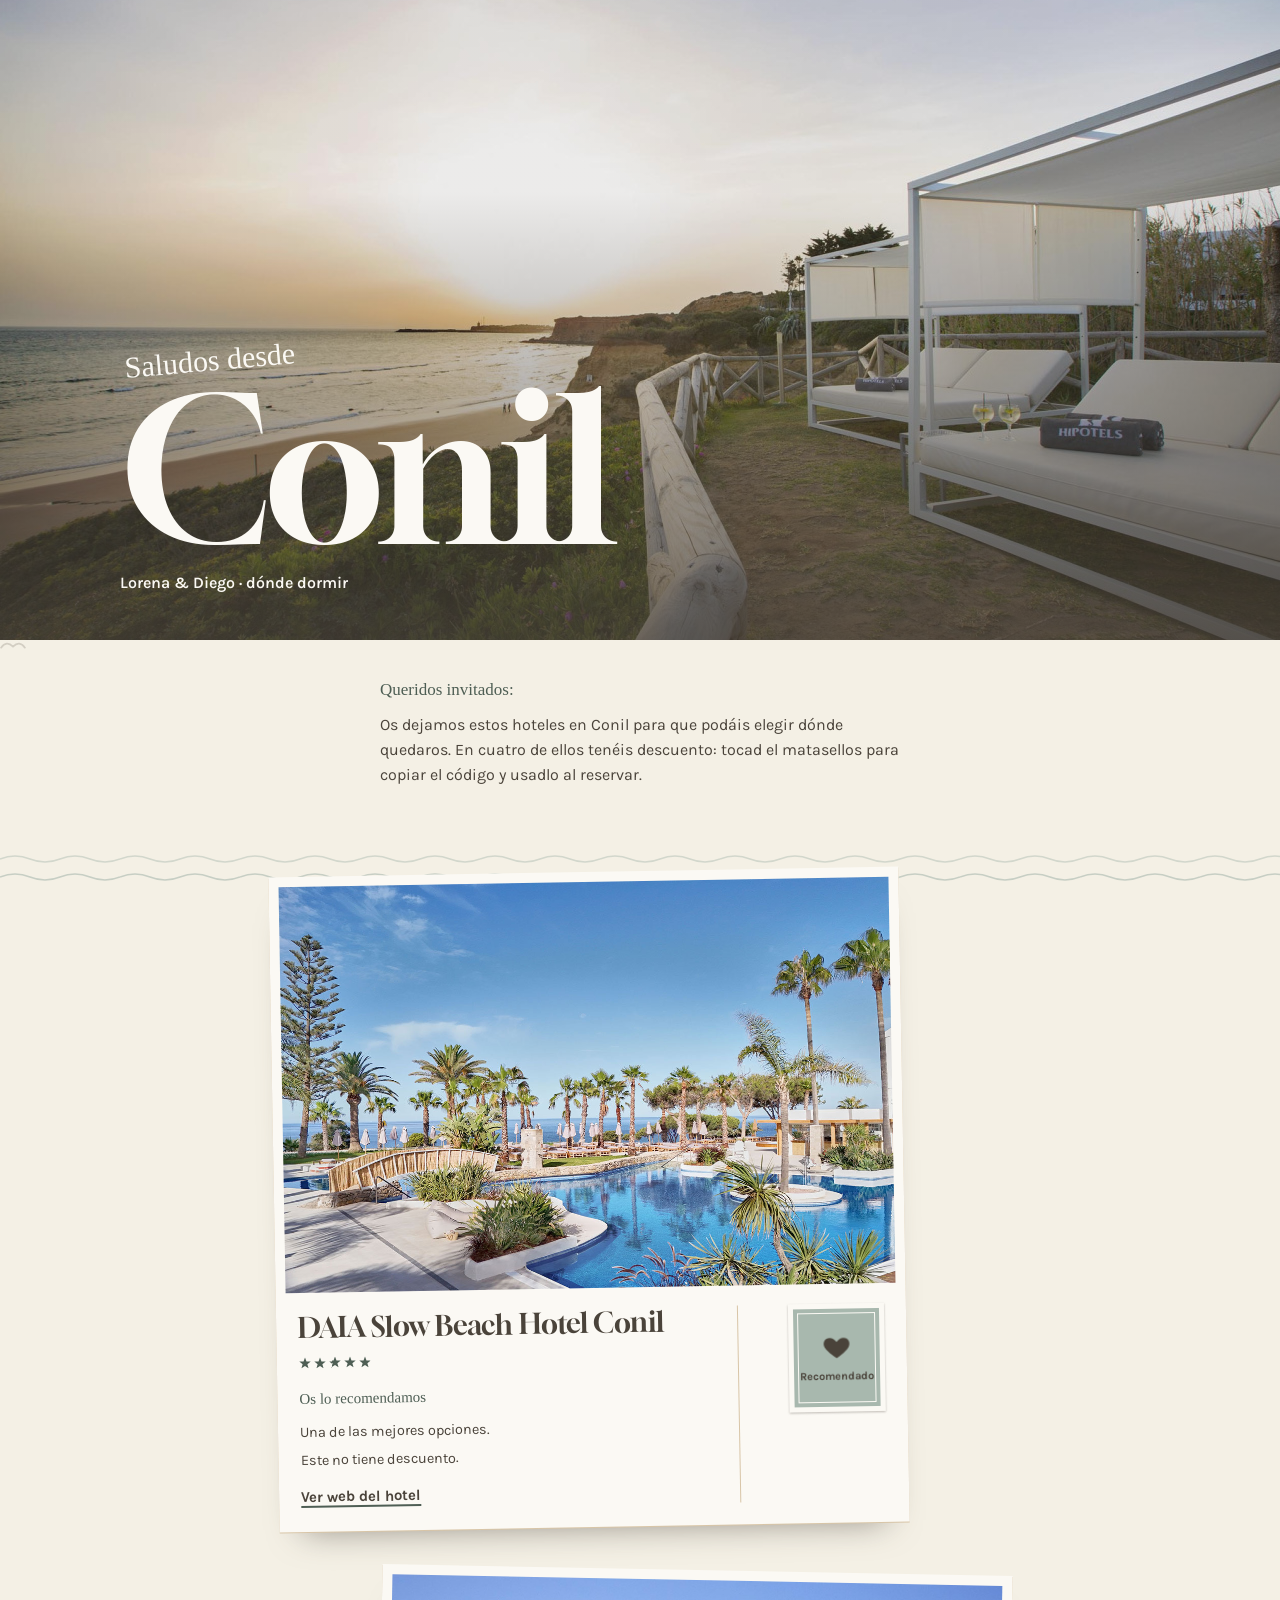
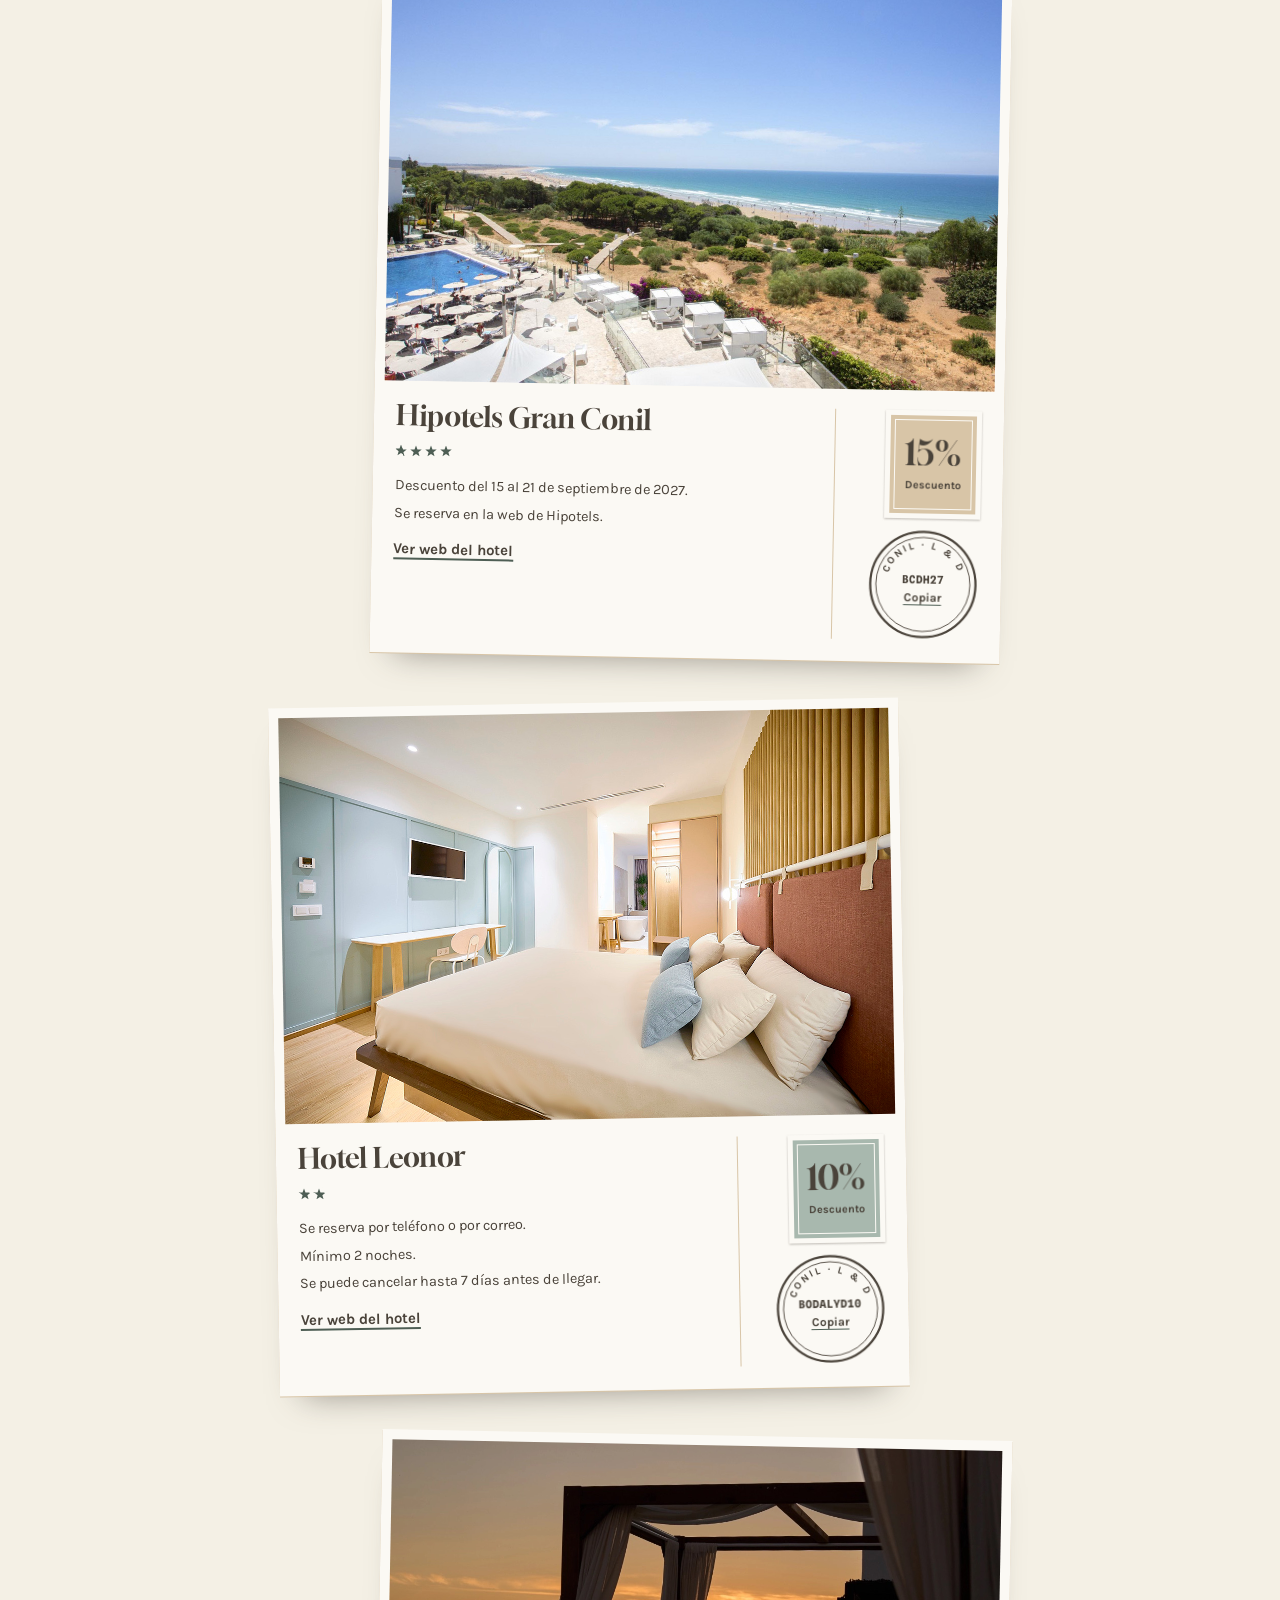
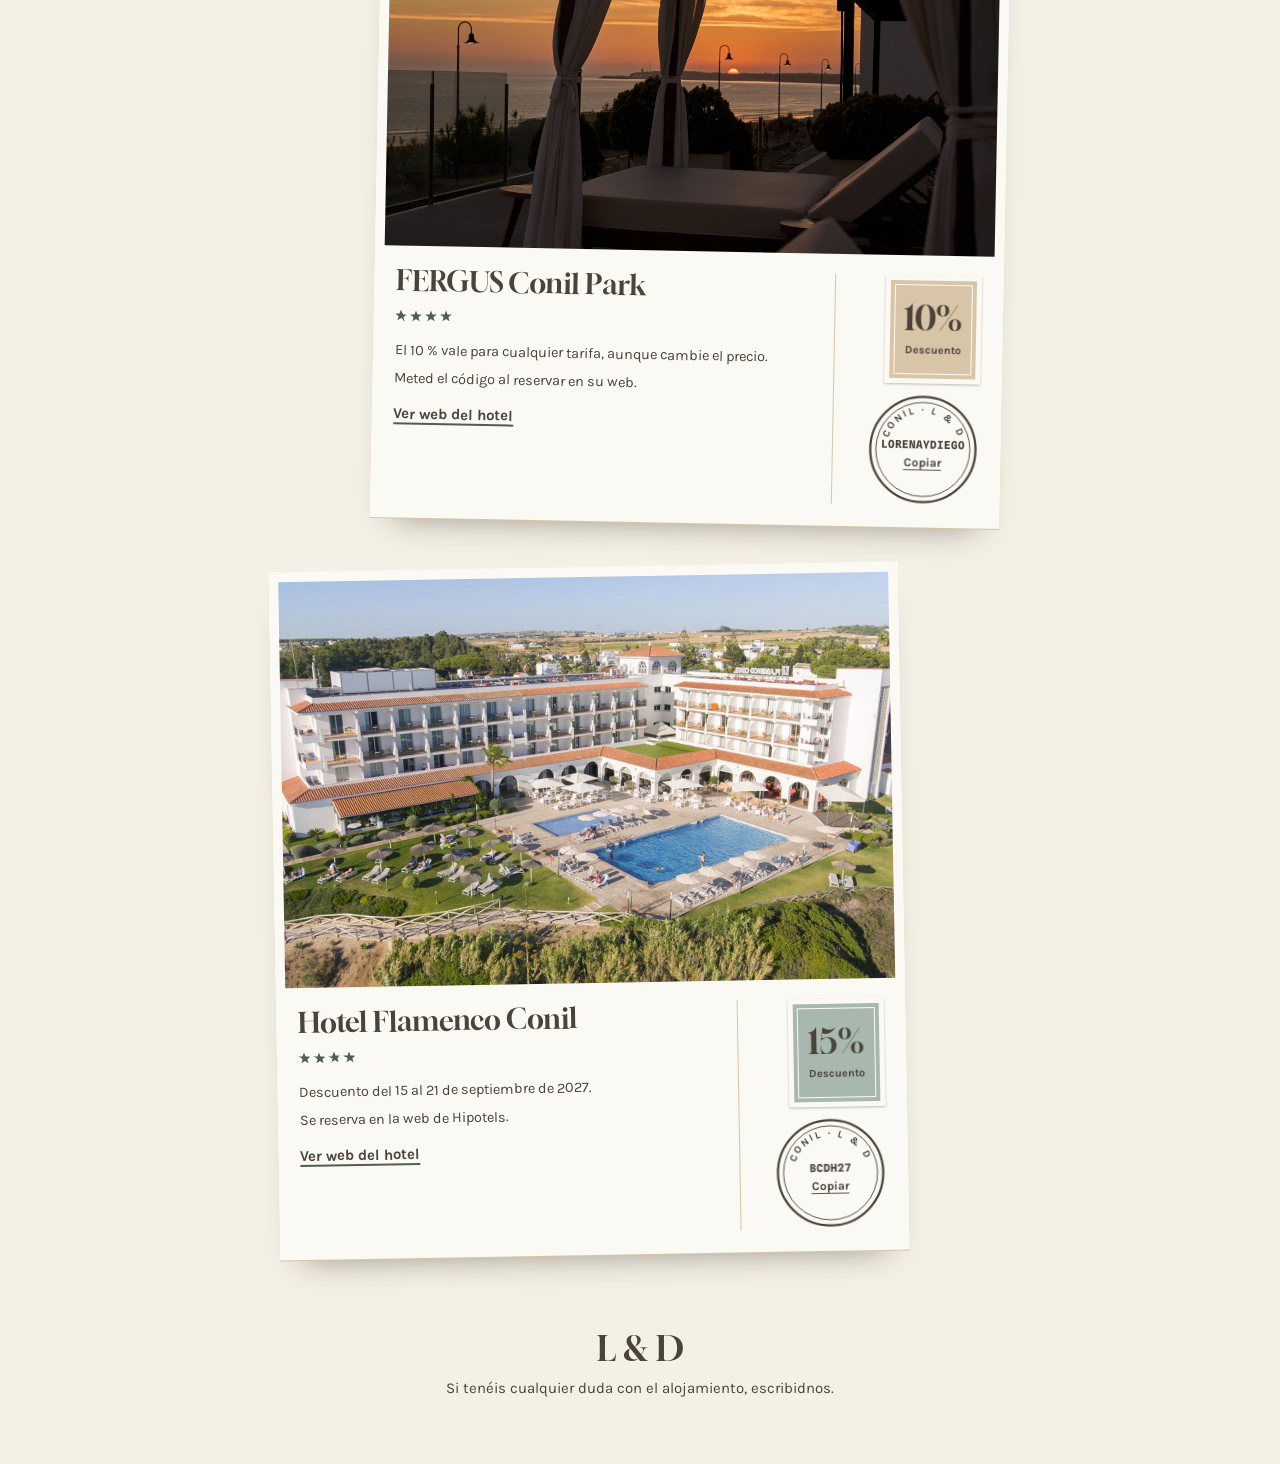
==== commit 9cfab675: "feat(web): añadir adornos animados sutiles al fondo de las propuestas Postales: gaviotas y olas de t" ====
--- a/variante1/index.html
+++ b/variante1/index.html
@@ -117,6 +117,21 @@
 }
 .toast.is-visible { opacity: 1; transform: translate(-50%, 0); }
 
+/* ---------- Decoración de fondo: gaviotas y olas muy tenues ---------- */
+.breeze { position: fixed; inset: 0; z-index: -1; pointer-events: none; overflow: hidden; }
+.gull { position: absolute; left: 0; width: var(--w, 28px); color: var(--topo); opacity: .22; animation: glide var(--t, 90s) linear infinite; animation-delay: var(--d, 0s); }
+.gull svg { display: block; width: 100%; height: auto; animation: bob var(--b, 5s) ease-in-out infinite; }
+.wave {
+  position: absolute; left: 0; bottom: var(--y, 0); width: calc(100% + 120px); height: 14px; opacity: var(--o, .5);
+  background: url("data:image/svg+xml,%3Csvg xmlns='http://www.w3.org/2000/svg' viewBox='0 0 120 14'%3E%3Cpath d='M0 7Q15 1 30 7T60 7T90 7T120 7' fill='none' stroke='%23A8B8AE' stroke-width='1.5'/%3E%3C/svg%3E") repeat-x 0 0 / 120px 14px;
+  animation: tide var(--t, 14s) linear infinite;
+}
+@keyframes glide { from { transform: translateX(-60px); } to { transform: translateX(calc(100vw + 60px)); } }
+@keyframes bob { 0%, 100% { transform: translateY(0); } 50% { transform: translateY(-8px); } }
+@keyframes tide { to { transform: translateX(-120px); } }
+@keyframes drift { from { transform: scale(1.02); } to { transform: scale(1.1) translate(-1.5%, -1%); } }
+.hero img { animation: drift 30s ease-in-out infinite alternate; }
+
 @media (min-width: 760px) {
   .hero__text { padding-bottom: 44px; }
   .postales { padding-top: 32px; }
@@ -126,10 +141,21 @@
   .postal__back { grid-template-columns: 1fr 1px 128px; padding: 20px 22px 22px; gap: 18px; }
   .postal__name { font-size: 28px; }
 }
-@media (prefers-reduced-motion: reduce) { .toast { transition: none; } }
+@media (prefers-reduced-motion: reduce) {
+  .toast { transition: none; }
+  .gull, .gull svg, .wave, .hero img { animation: none; }
+}
 </style>
 </head>
 <body>
+
+<div class="breeze" aria-hidden="true">
+  <span class="gull" style="top:22%;--w:30px;--t:95s;--d:-20s;--b:5s"><svg viewBox="0 0 24 10"><path d="M1 8Q6 1 12 7Q18 1 23 8" fill="none" stroke="currentColor" stroke-width="1.6" stroke-linecap="round"/></svg></span>
+  <span class="gull" style="top:48%;--w:22px;--t:120s;--d:-75s;--b:6s"><svg viewBox="0 0 24 10"><path d="M1 8Q6 1 12 7Q18 1 23 8" fill="none" stroke="currentColor" stroke-width="1.6" stroke-linecap="round"/></svg></span>
+  <span class="gull" style="top:71%;--w:26px;--t:105s;--d:-45s;--b:4.5s"><svg viewBox="0 0 24 10"><path d="M1 8Q6 1 12 7Q18 1 23 8" fill="none" stroke="currentColor" stroke-width="1.6" stroke-linecap="round"/></svg></span>
+  <span class="wave" style="--y:34px;--t:16s;--o:.45"></span>
+  <span class="wave" style="--y:16px;--t:11s;--o:.6"></span>
+</div>
 
 <svg width="0" height="0" style="position:absolute" aria-hidden="true">
   <symbol id="i-heart" viewBox="0 0 24 24"><path d="M12 21s-7-4.35-9.5-8.5C.5 9 2.5 5 6.5 5c2.2 0 3.6 1.2 5.5 3.2C13.9 6.2 15.3 5 17.5 5c4 0 6 4 4 7.5C19 16.65 12 21 12 21z"/></symbol>
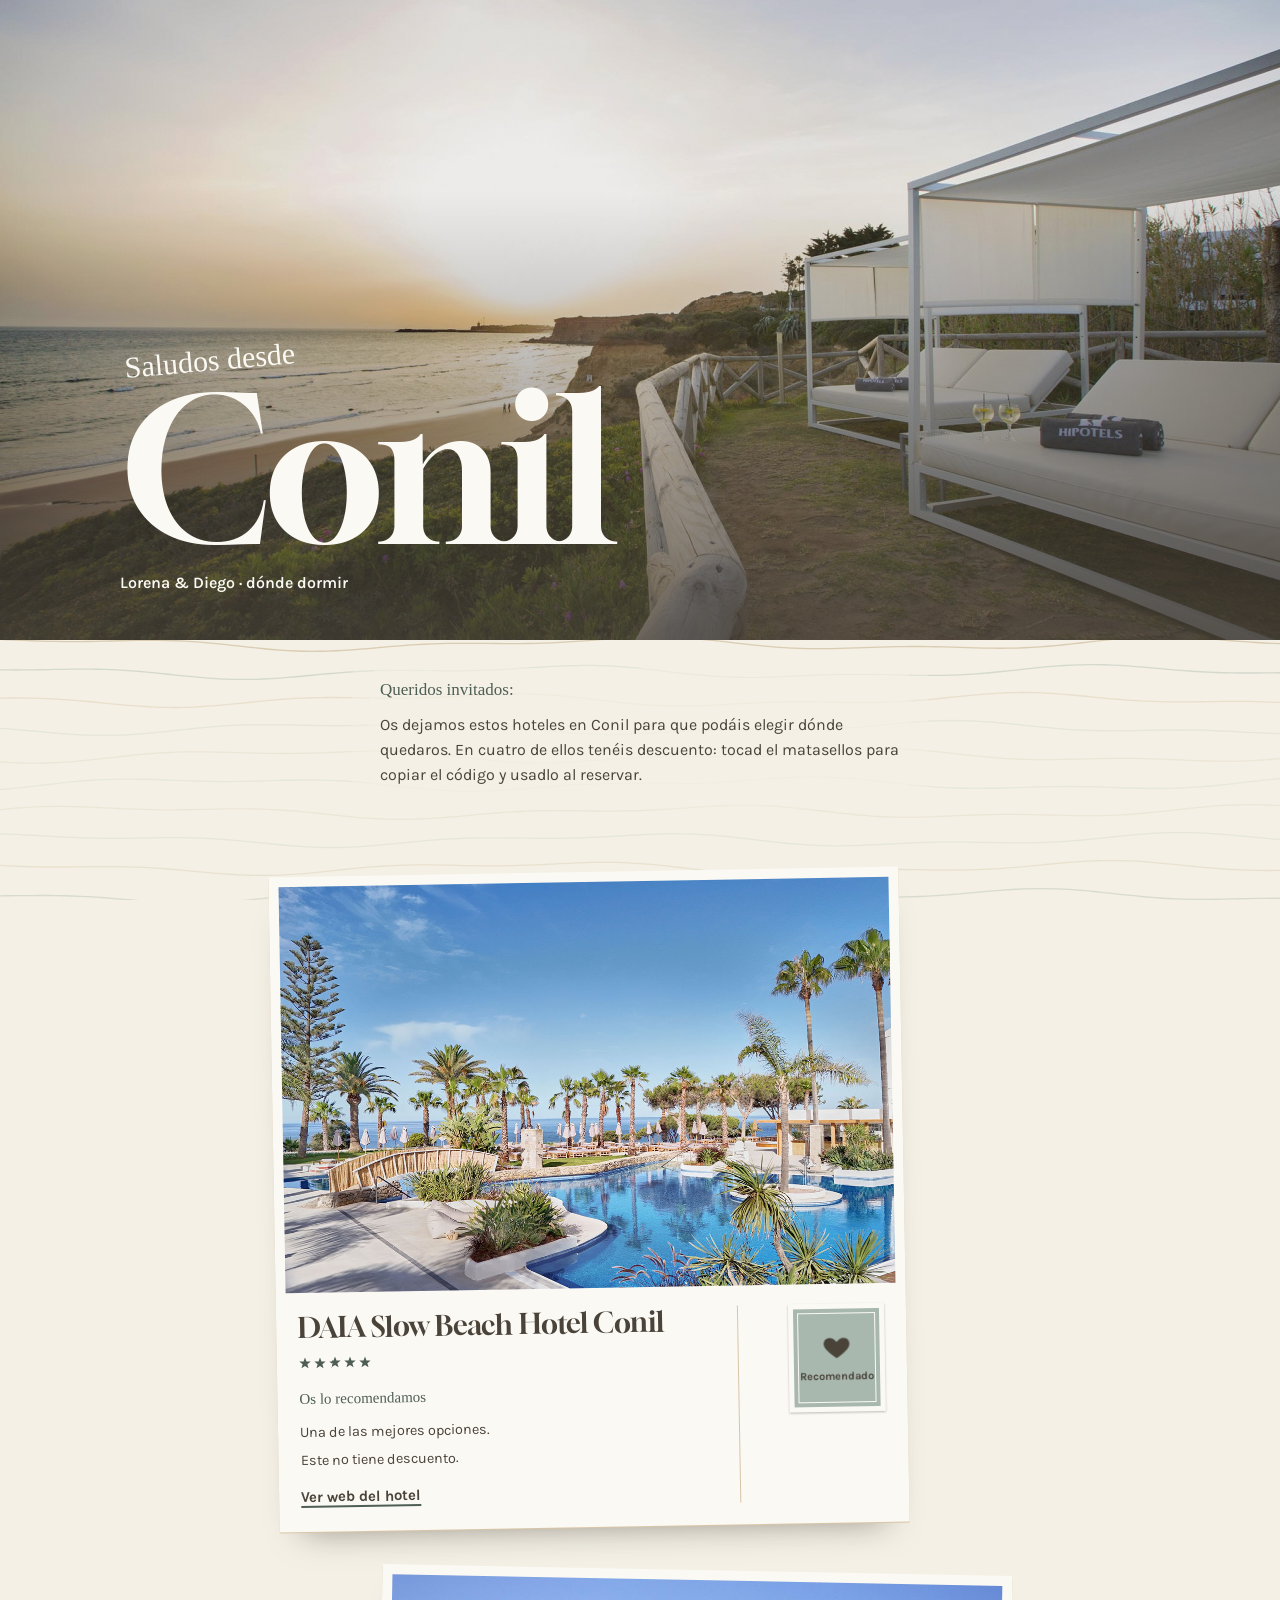
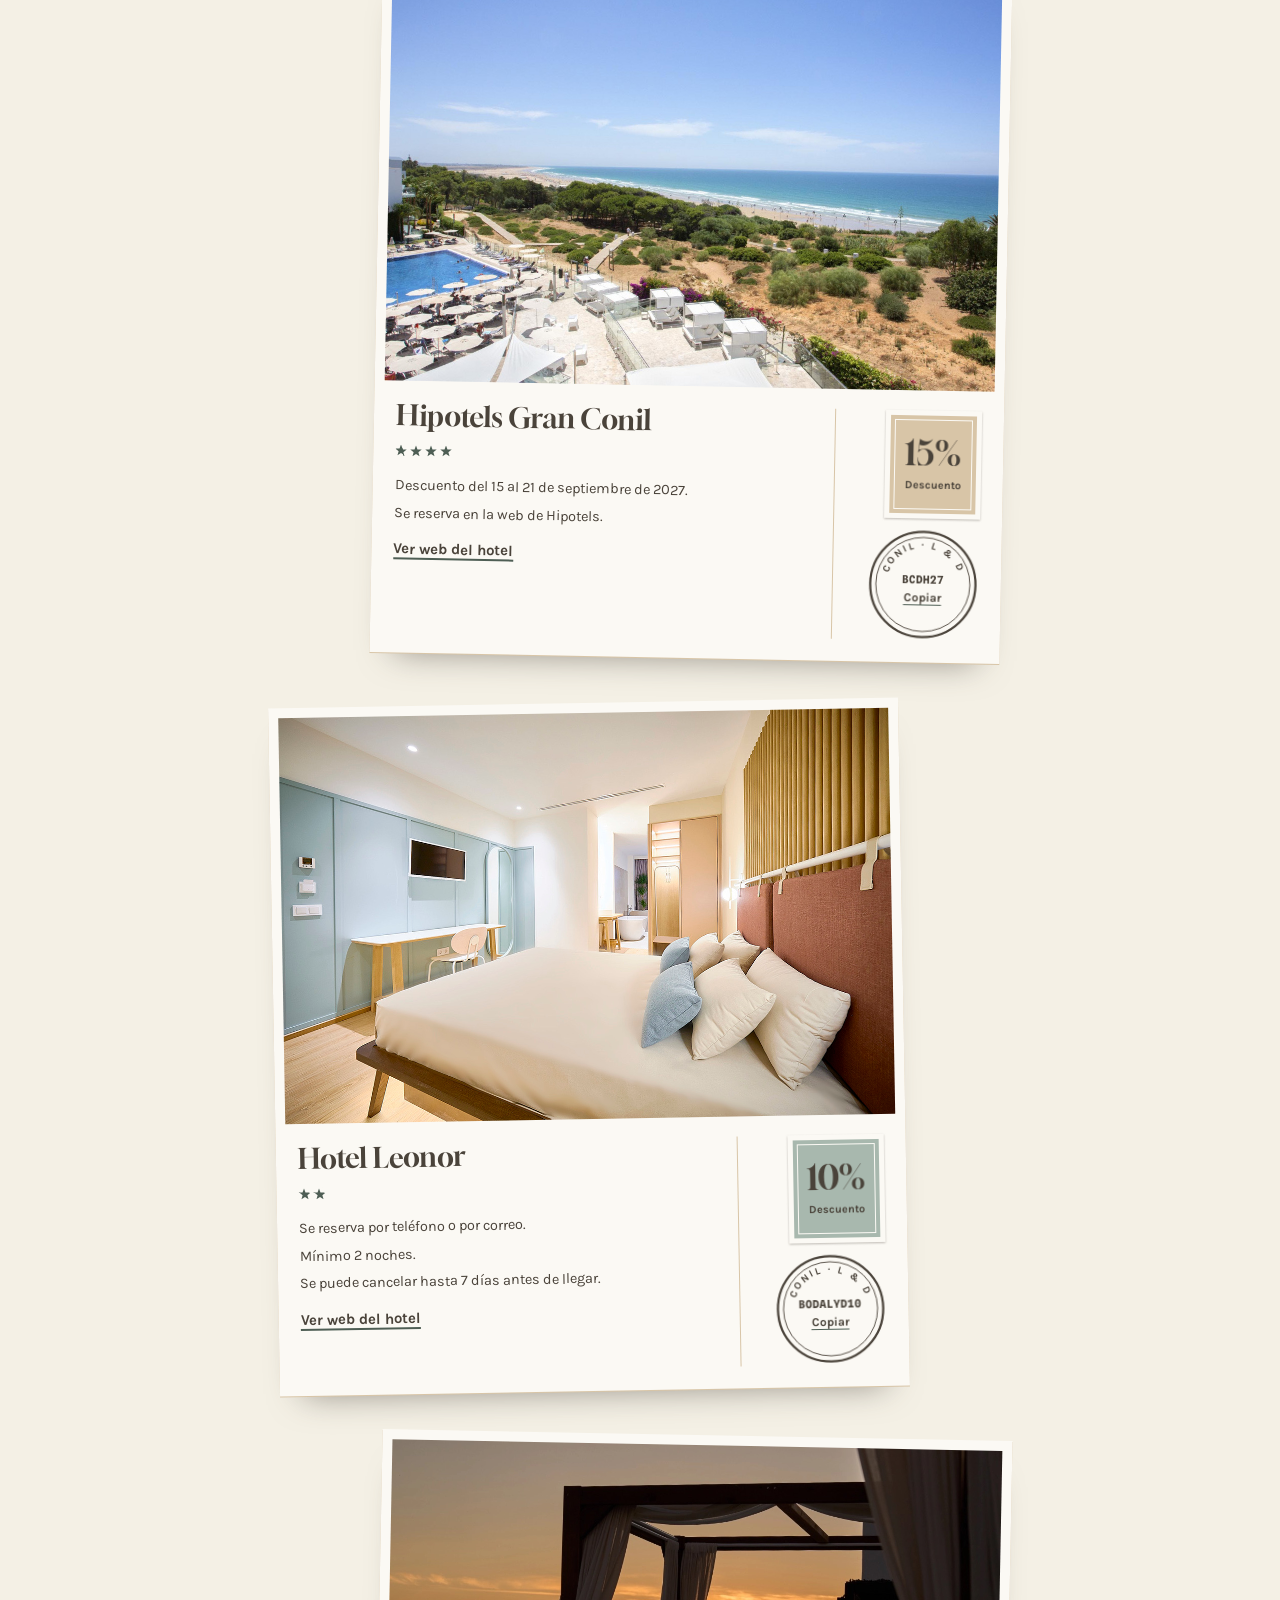
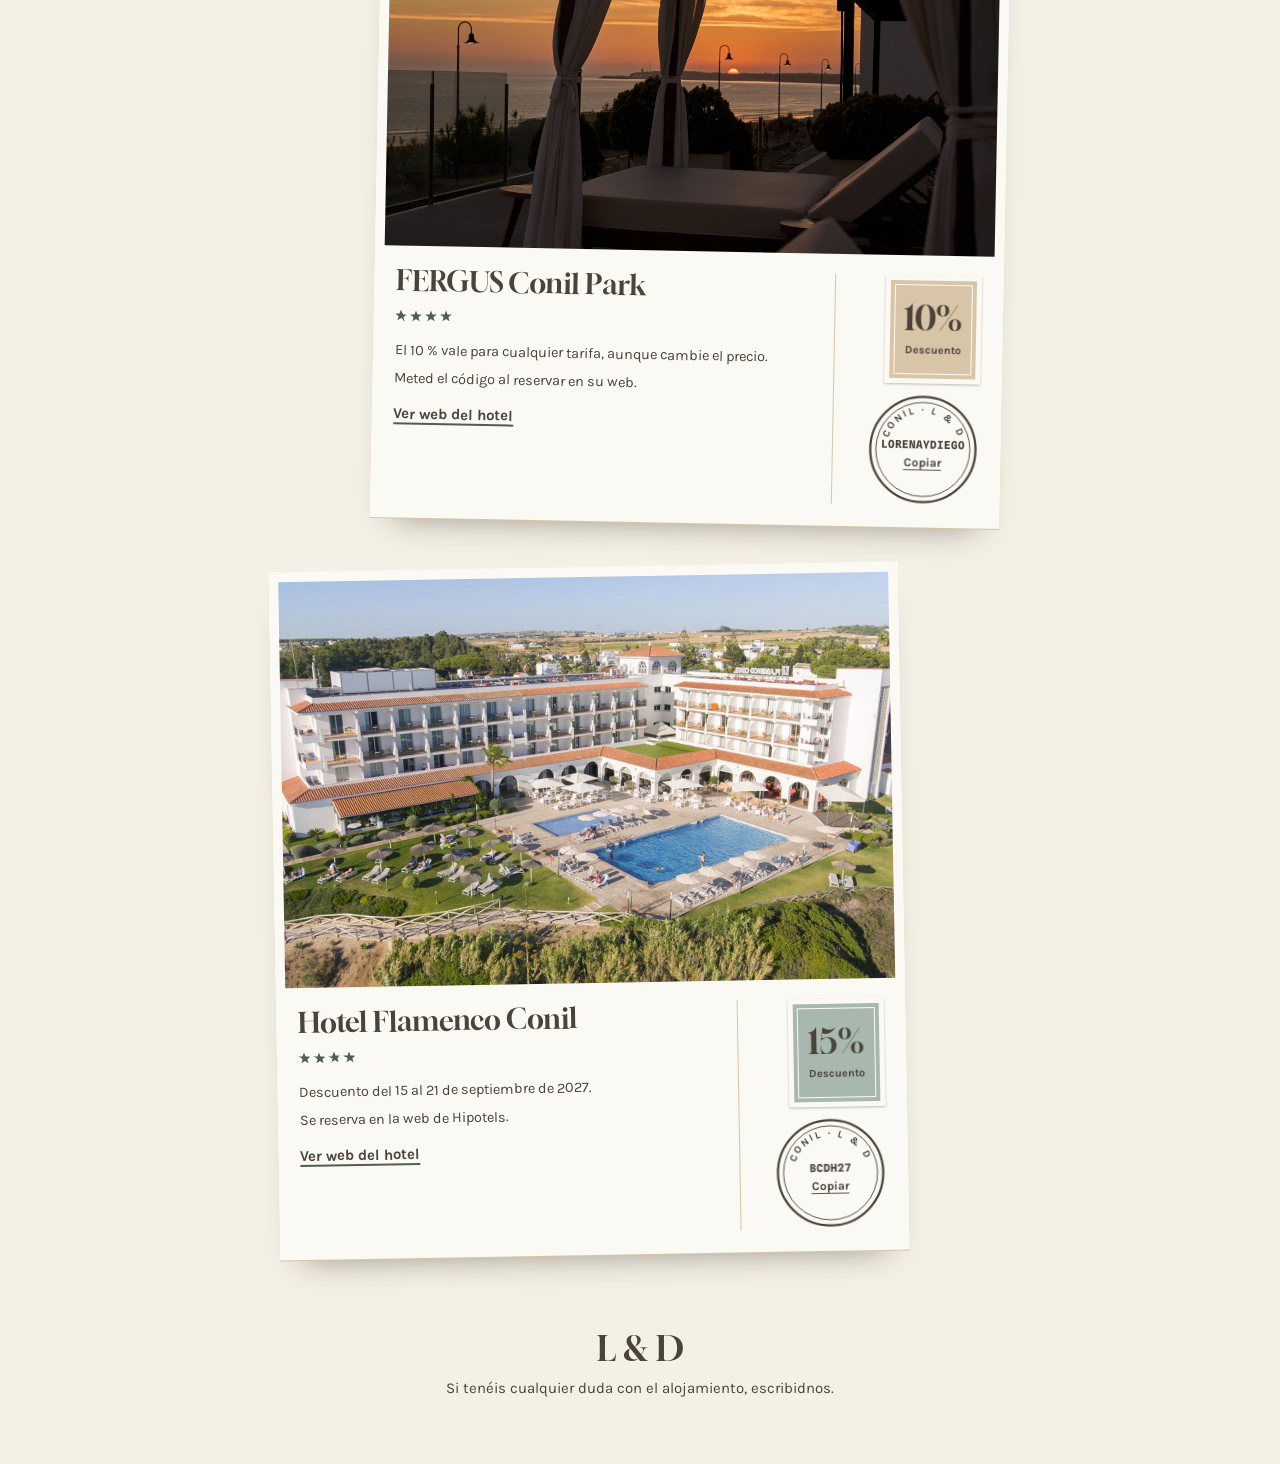
==== commit dff14e71: "feat(web): fondos vivos en las tres propuestas, como en Ochoa y Cokima Un lienzo fijo detrás de cada" ====
--- a/variante1/index.html
+++ b/variante1/index.html
@@ -117,18 +117,8 @@
 }
 .toast.is-visible { opacity: 1; transform: translate(-50%, 0); }
 
-/* ---------- Decoración de fondo: gaviotas y olas muy tenues ---------- */
-.breeze { position: fixed; inset: 0; z-index: -1; pointer-events: none; overflow: hidden; }
-.gull { position: absolute; left: 0; width: var(--w, 28px); color: var(--topo); opacity: .22; animation: glide var(--t, 90s) linear infinite; animation-delay: var(--d, 0s); }
-.gull svg { display: block; width: 100%; height: auto; animation: bob var(--b, 5s) ease-in-out infinite; }
-.wave {
-  position: absolute; left: 0; bottom: var(--y, 0); width: calc(100% + 120px); height: 14px; opacity: var(--o, .5);
-  background: url("data:image/svg+xml,%3Csvg xmlns='http://www.w3.org/2000/svg' viewBox='0 0 120 14'%3E%3Cpath d='M0 7Q15 1 30 7T60 7T90 7T120 7' fill='none' stroke='%23A8B8AE' stroke-width='1.5'/%3E%3C/svg%3E") repeat-x 0 0 / 120px 14px;
-  animation: tide var(--t, 14s) linear infinite;
-}
-@keyframes glide { from { transform: translateX(-60px); } to { transform: translateX(calc(100vw + 60px)); } }
-@keyframes bob { 0%, 100% { transform: translateY(0); } 50% { transform: translateY(-8px); } }
-@keyframes tide { to { transform: translateX(-120px); } }
+/* ---------- Fondo vivo: un lienzo fijo detrás de la página (el script, al final) ---------- */
+.fondo-vivo { position: fixed; left: 0; top: 0; width: 100%; height: 100lvh; z-index: -1; pointer-events: none; }
 @keyframes drift { from { transform: scale(1.02); } to { transform: scale(1.1) translate(-1.5%, -1%); } }
 .hero img { animation: drift 30s ease-in-out infinite alternate; }
 
@@ -143,19 +133,13 @@
 }
 @media (prefers-reduced-motion: reduce) {
   .toast { transition: none; }
-  .gull, .gull svg, .wave, .hero img { animation: none; }
+  .hero img { animation: none; }
 }
 </style>
 </head>
 <body>
 
-<div class="breeze" aria-hidden="true">
-  <span class="gull" style="top:22%;--w:30px;--t:95s;--d:-20s;--b:5s"><svg viewBox="0 0 24 10"><path d="M1 8Q6 1 12 7Q18 1 23 8" fill="none" stroke="currentColor" stroke-width="1.6" stroke-linecap="round"/></svg></span>
-  <span class="gull" style="top:48%;--w:22px;--t:120s;--d:-75s;--b:6s"><svg viewBox="0 0 24 10"><path d="M1 8Q6 1 12 7Q18 1 23 8" fill="none" stroke="currentColor" stroke-width="1.6" stroke-linecap="round"/></svg></span>
-  <span class="gull" style="top:71%;--w:26px;--t:105s;--d:-45s;--b:4.5s"><svg viewBox="0 0 24 10"><path d="M1 8Q6 1 12 7Q18 1 23 8" fill="none" stroke="currentColor" stroke-width="1.6" stroke-linecap="round"/></svg></span>
-  <span class="wave" style="--y:34px;--t:16s;--o:.45"></span>
-  <span class="wave" style="--y:16px;--t:11s;--o:.6"></span>
-</div>
+<canvas class="fondo-vivo" aria-hidden="true"></canvas>
 
 <svg width="0" height="0" style="position:absolute" aria-hidden="true">
   <symbol id="i-heart" viewBox="0 0 24 24"><path d="M12 21s-7-4.35-9.5-8.5C.5 9 2.5 5 6.5 5c2.2 0 3.6 1.2 5.5 3.2C13.9 6.2 15.3 5 17.5 5c4 0 6 4 4 7.5C19 16.65 12 21 12 21z"/></symbol>
@@ -357,5 +341,139 @@
   });
 });
 </script>
+<script>
+// Fondo vivo (la misma manera que en Ochoa y Cokima): un lienzo fijo detrás de la página, dibujado
+// en directo, que sigue al ratón con un muelle y, sin ratón, pasea solo. Detrás del texto baja a una
+// cuarta parte para no ensuciar la lectura. Con «reducir movimiento» se pinta quieto y con la
+// pestaña oculta no se pinta.
+(() => {
+  const canvas = document.querySelector('.fondo-vivo');
+  const ctx = canvas && canvas.getContext('2d');
+  if (!ctx) return;
+  const reduceMotion = matchMedia('(prefers-reduced-motion: reduce)');
+  const hasMouse = matchMedia('(hover: hover) and (pointer: fine)');
+  const dpr = Math.min(window.devicePixelRatio || 1, 1.5);
+  const pointer = { x: 0, y: 0, tx: 0, ty: 0, power: 0, target: 0, seen: false };
+  const start = performance.now();
+  let width = 0, height = 0, frameId = 0;
+
+  // Postales: oleaje de línea fina en salvia y arena que se aparta de la mano, y gaviotas encima
+  const GUARD = '.letter p, .footer > *';
+  const SALVIA = '168,184,174', ARENA = '201,178,140', TOPO = '97,89,78';
+  const gulls = [
+    { y: 0.2, size: 20, speed: 24, phase: 0 },
+    { y: 0.34, size: 14, speed: 17, phase: 2.1 },
+    { y: 0.58, size: 17, speed: 21, phase: 4.4 },
+  ];
+  function setup() {}
+  function draw(t) {
+    const gap = width < 600 ? 24 : 28;
+    const step = 8;
+    const drift = (scrollY * 0.15) % gap;
+    const rows = Math.ceil(height / gap) + 2;
+    ctx.lineWidth = 1.3;
+    for (let i = -1; i < rows; i++) {
+      const y0 = i * gap - drift;
+      const row = i + Math.floor(scrollY * 0.15 / gap);
+      // Las olas llegan por series: cada línea se enciende y se apaga a su turno
+      const swell = 0.5 + 0.5 * Math.sin(row * 0.45 - t * 0.5);
+      const alpha = 0.16 + 0.6 * swell * swell;
+      ctx.beginPath();
+      for (let x = -step; x <= width + step; x += step) {
+        let y = y0 + Math.sin(x * 0.011 + t * 0.7 + row * 0.9) * 5 + Math.sin(x * 0.026 - t * 0.45 + row * 1.7) * 2.5;
+        const dx = x - pointer.x, dy = y0 - pointer.y;
+        const bump = Math.exp(-(dx * dx + dy * dy) / (2 * 130 * 130)) * pointer.power;
+        y += (dy >= 0 ? 1 : -1) * bump * 24;
+        if (x === -step) ctx.moveTo(x, y); else ctx.lineTo(x, y);
+      }
+      ctx.strokeStyle = `rgba(${row % 2 ? ARENA : SALVIA},${alpha.toFixed(3)})`;
+      ctx.stroke();
+    }
+    ctx.lineWidth = 1.7;
+    ctx.lineCap = 'round';
+    ctx.strokeStyle = `rgba(${TOPO},.55)`;
+    for (const g of gulls) {
+      const x = ((t * g.speed + g.phase * 260) % (width + 160)) - 80;
+      const y = height * g.y + Math.sin(t * 0.5 + g.phase) * 12;
+      const flap = Math.sin(t * 2.6 + g.phase) * 0.35;
+      ctx.beginPath();
+      ctx.moveTo(x - g.size, y + g.size * (0.15 - flap));
+      ctx.quadraticCurveTo(x - g.size * 0.45, y - g.size * (0.45 + flap * 0.3), x, y);
+      ctx.quadraticCurveTo(x + g.size * 0.45, y - g.size * (0.45 + flap * 0.3), x + g.size, y + g.size * (0.15 - flap));
+      ctx.stroke();
+    }
+  }
+
+
+  const guarded = [...document.querySelectorAll(GUARD)];
+
+  function resize() {
+    width = canvas.clientWidth;
+    height = canvas.clientHeight;
+    canvas.width = Math.round(width * dpr);
+    canvas.height = Math.round(height * dpr);
+    ctx.setTransform(dpr, 0, 0, dpr, 0, 0);
+    setup();
+  }
+
+  addEventListener('pointermove', (e) => {
+    if (e.pointerType !== 'mouse') return;
+    pointer.tx = e.clientX;
+    pointer.ty = e.clientY;
+    pointer.target = 1;
+    if (!pointer.seen) { pointer.x = pointer.tx; pointer.y = pointer.ty; pointer.seen = true; }
+  }, { passive: true });
+  document.documentElement.addEventListener('mouseleave', () => { pointer.target = 0; });
+
+  function updatePointer(t) {
+    if (!hasMouse.matches) {
+      // Sin ratón, la «mano» pasea sola por la pantalla
+      pointer.tx = width * (0.5 + 0.38 * Math.sin(t * 0.11));
+      pointer.ty = height * (0.5 + 0.32 * Math.sin(t * 0.07 + 1.3));
+      pointer.target = 0.8;
+      if (!pointer.seen) { pointer.x = pointer.tx; pointer.y = pointer.ty; pointer.seen = true; }
+    }
+    pointer.x += (pointer.tx - pointer.x) * 0.08;
+    pointer.y += (pointer.ty - pointer.y) * 0.08;
+    pointer.power += (pointer.target - pointer.power) * 0.05;
+  }
+
+  // Detrás de cada texto el fondo se queda en una cuarta parte, con un borde suave
+  function guard() {
+    ctx.save();
+    ctx.globalCompositeOperation = 'destination-out';
+    for (const el of guarded) {
+      const r = el.getBoundingClientRect();
+      if (!r.width || r.bottom < -60 || r.top > height + 60) continue;
+      ctx.fillStyle = 'rgba(0,0,0,.45)';
+      ctx.beginPath();
+      ctx.roundRect(r.left - 28, r.top - 22, r.width + 56, r.height + 44, 26);
+      ctx.fill();
+      ctx.fillStyle = 'rgba(0,0,0,.55)';
+      ctx.beginPath();
+      ctx.roundRect(r.left - 10, r.top - 8, r.width + 20, r.height + 16, 12);
+      ctx.fill();
+    }
+    ctx.restore();
+  }
+
+  function frame(now) {
+    const t = reduceMotion.matches ? 30 : (now - start) / 1000;
+    updatePointer(t);
+    ctx.clearRect(0, 0, width, height);
+    draw(t);
+    guard();
+    if (!reduceMotion.matches && !document.hidden) frameId = requestAnimationFrame(frame);
+  }
+  function restart() { cancelAnimationFrame(frameId); frameId = requestAnimationFrame(frame); }
+
+  document.addEventListener('visibilitychange', () => { if (!document.hidden) restart(); });
+  reduceMotion.addEventListener('change', restart);
+  addEventListener('scroll', () => { if (reduceMotion.matches) restart(); }, { passive: true });
+  addEventListener('resize', () => { resize(); restart(); });
+  resize();
+  restart();
+})();
+</script>
 </body>
 </html>
